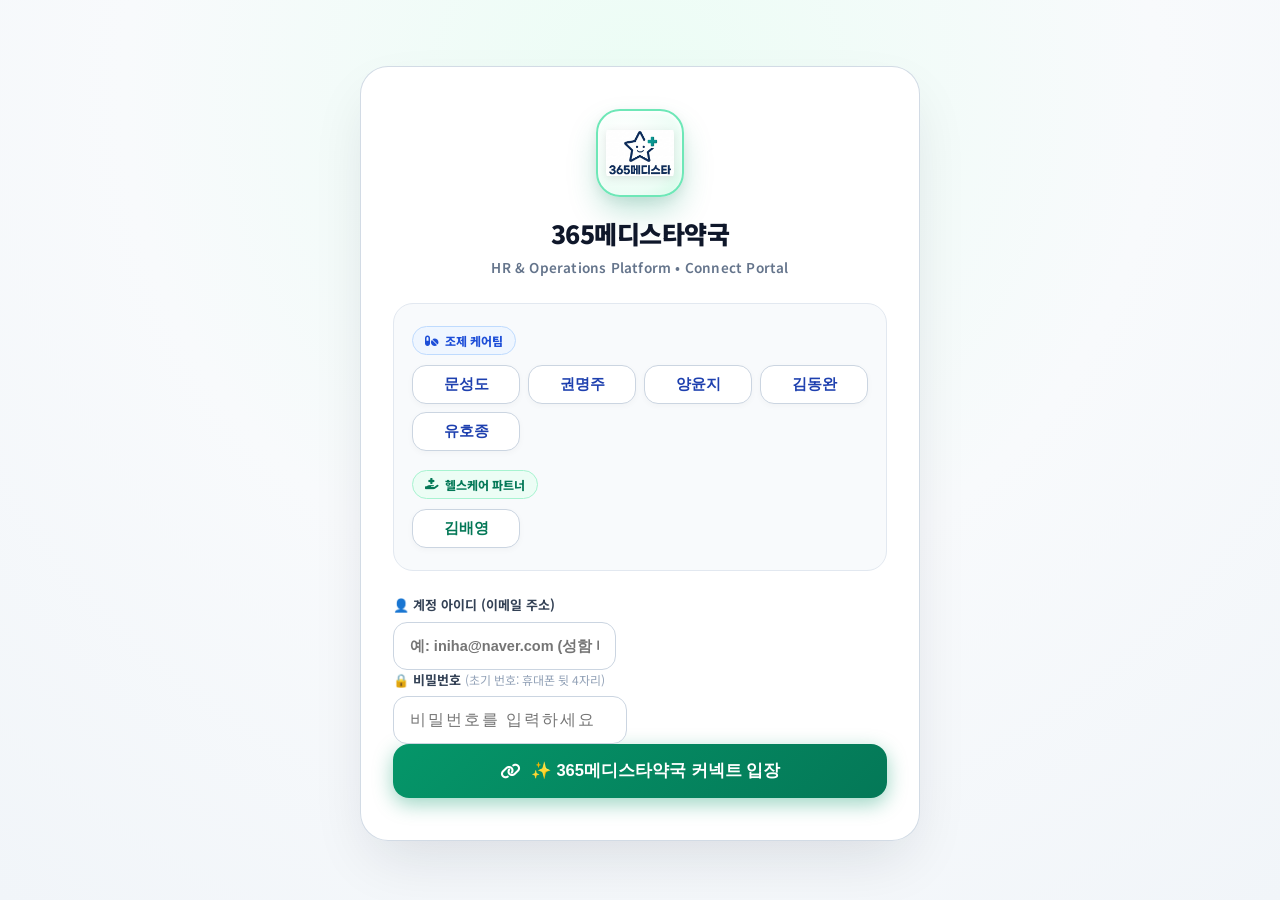
==== index.html @ 7ad10198 "Initial release: 365메디스타약국 HR/OPS 플랫폼 v7.001" ====
<!DOCTYPE html>
<html lang="ko">
<head>
  <meta charset="UTF-8">
  <meta http-equiv="Cache-Control" content="no-cache, no-store, must-revalidate, max-age=0">
  <meta http-equiv="Pragma" content="no-cache">
  <meta http-equiv="Expires" content="0">
  <meta name="viewport" content="width=device-width, initial-scale=1.0, maximum-scale=1.0, user-scalable=no">
  <title>365메디스타약국 HR/OPS 플랫폼 v7.0</title>
  <meta name="description" content="대한민국 365 연중무휴 365메디스타약국 전문 HR/OPS 플랫폼 - 월간 근로시간 분리집계, 근로기준법 제60조 연차대장, 취업규칙, 일반약/전문약 위치관리 및 직원할인구매대장">

  <!-- 파비콘 & 홈화면 아이콘 (iOS/Android PWA 지원 - 365메디스타약국 로고 고정) -->
  <link rel="manifest" href="manifest.json">
  <link rel="icon" type="image/jpeg" href="logo.jpg">
  <link rel="shortcut icon" type="image/jpeg" href="logo.jpg">
  <link rel="apple-touch-icon" href="logo.jpg">
  <link rel="apple-touch-icon-precomposed" href="logo.jpg">
  <link rel="apple-touch-icon" sizes="180x180" href="logo.jpg">
  <link rel="apple-touch-icon" sizes="152x152" href="logo.jpg">
  <link rel="apple-touch-icon" sizes="120x120" href="logo.jpg">
  <meta name="apple-mobile-web-app-capable" content="yes">
  <meta name="apple-mobile-web-app-status-bar-style" content="default">
  <meta name="apple-mobile-web-app-title" content="365메디스타약국">
  <meta name="mobile-web-app-capable" content="yes">
  <meta name="application-name" content="365메디스타약국">
  <meta name="theme-color" content="#059669">
  
  <!-- 카카오톡 / SNS 공유 미리보기 (OpenGraph) -->
  <meta property="og:type" content="website">
  <meta property="og:site_name" content="365메디스타약국">
  <meta property="og:locale" content="ko_KR">
  <meta property="og:title" content="🏥 365메디스타약국 HR/OPS 플랫폼">
  <meta property="og:description" content="365메디스타약국 전용 직원 플랫폼 · 일반약/전문약 위치관리 · 월간 근무 스케줄 · 연차대장 · 약국장 결재 · 직원할인구매대장 · 취업규칙 SOP">
  <meta property="og:image" content="logo.jpg">
  <meta property="og:image:width" content="512">
  <meta property="og:image:height" content="512">
  <meta property="og:image:alt" content="365메디스타약국 로고">
  <!-- Twitter Card (카카오채널 등 추가 호환) -->
  <meta name="twitter:card" content="summary">
  <meta name="twitter:title" content="🏥 365메디스타약국 HR/OPS 플랫폼">
  <meta name="twitter:description" content="365메디스타약국 전용 직원 플랫폼 · 약품위치 · 근무표 · 연차대장 · 결재">
  <meta name="twitter:image" content="logo.jpg">

  <!-- 카카오톡 인앱 브라우저 호환성 및 크롬/사파리 자동 외부 연결 스크립트 -->
  <script>
    (function fixKakaoInAppBrowser() {
      var ua = navigator.userAgent || navigator.vendor || window.opera;
      var isKakao = ua.indexOf('KAKAOTALK') > -1 || ua.indexOf('KakaoTalk') > -1;
      
      if (isKakao) {
        if (ua.indexOf('Android') > -1) {
          var targetUrl = location.href.replace(/^https?:\/\//i, '');
          location.href = 'intent://' + targetUrl + '#Intent;scheme=https;package=com.android.chrome;end';
        } else {
          document.addEventListener('DOMContentLoaded', function() {
            var notice = document.getElementById('kakao-ios-notice');
            if (notice) notice.style.display = 'block';
          });
        }
      }
    })();

    // ⚡ 안전 버전 관리 (무한 루프 방지 & 정상 배포 연동)
    (function safeVersionTracker() {
      try {
        var CURRENT_CLIENT_VERSION = "v7.001";
        localStorage.setItem('mds_client_version', CURRENT_CLIENT_VERSION);
      } catch(e) {}
    })();
  </script>

  <link rel="manifest" href="manifest.json">
  <link rel="stylesheet" href="styles.css?v=20261115_001">
  <!-- Tailwind CSS, Lucide Icons & Chart.js for Smart Ledger -->
  <script src="https://cdn.tailwindcss.com"></script>
  <script src="https://unpkg.com/lucide@latest"></script>
  <script src="https://cdn.jsdelivr.net/npm/chart.js"></script>
</head>
<body>

  <!-- 카카오톡 인앱 브라우저 아이폰 안내 상단 팁 바 -->
  <div id="kakao-ios-notice" style="display:none; background:#fef08a; color:#854d0e; padding:10px 16px; font-size:13px; font-weight:bold; border-bottom:1px solid #fde047; text-align:center; position:sticky; top:0; z-index:9999;">
    💡 카카오톡 접속 안내: 화면이 멈추거나 안 뜨시면 우측 상단 <strong>[...]</strong> 누른 후 <strong>'Safari로 열기'</strong> 또는 <strong>'다른 브라우저로 열기'</strong>를 누르세요!
  </div>

  <div class="app-container">

    <!-- 모바일 드로어 마스크 오버레이 -->
    <div class="drawer-overlay" id="drawer-overlay" onclick="App.closeDrawer()"></div>

    <!-- 1. 사이드 드로어 메뉴 (Side Drawer Navigation) -->
    <aside class="drawer-sidebar" id="app-drawer">
      <div class="drawer-brand">
        <div class="brand-icon">
          <img src="logo.jpg" alt="365메디스타약국 로고" class="brand-logo-img">
        </div>
        <div class="brand-title">
          <h1>365메디스타약국 <span id="app-version-badge" class="badge badge-success" style="font-size: 11px; padding: 2px 6px; vertical-align: middle;">v7.001</span></h1>
          <p>HR / OPS Platform</p>
        </div>
        <button class="drawer-close-mobile-btn" onclick="App.closeDrawer()">&times;</button>
      </div>

      <nav class="drawer-menu" id="drawer-menu-container">
        <!-- JS renderSidebarNavigation()으로 로그인 상태 및 개인별 권한에 따라 안전하게 동적 렌더링 -->
      </nav>

      <div class="drawer-footer">
        <div class="sheet-status-badge" onclick="App.openSheetModal()" style="cursor:pointer;" title="구글 스프레드시트 100% 양방향 실시간 동기화 설정">
          <span class="status-dot"></span>
          <span id="sheet-sync-status-text">📊 구글 시트 연동 설정</span>
        </div>
      </div>


      <!-- 개발자 서명 및 저작권 위변조 무단도용 방지 락 시스템 -->
      <div id="msd-copyright-guard" data-signature="MSD_2026_LEGAL_COPYRIGHT_LOCK_KEY" style="padding: 16px 20px; text-align: center; border-top: 1px solid #e2e8f0; background: #f8fafc; margin-top: auto;">
        <div id="msd-brand-text" style="font-size: 11.5px; color: #64748b; font-weight: 700; letter-spacing: 0.5px;">
          Crafted with 💊 by <strong id="msd-author" style="color: #0f172a; font-family: 'Outfit', sans-serif;">MSD</strong>
        </div>
        <div id="msd-rights-text" style="font-size: 10px; color: #94a3b8; margin-top: 4px;">
          ⓒ 2026 MSD. All rights reserved.
        </div>
      </div>
    </aside>

    <!-- 2. 메인 화면 영역 (Main Viewport) -->
    <div class="main-wrapper" id="main-wrapper">
      
      <!-- 상단 헤더 바 -->
      <header class="top-header">
        <div class="header-left">
          <button class="toggle-drawer-btn" onclick="App.toggleDrawer()" title="사이드 드로어 메뉴 열기/닫기">
            <i class="fas fa-bars"></i>
          </button>
          <img src="logo.jpg" alt="365메디스타약국 로고" class="header-logo-img">
          <div class="header-module-info">
            <strong id="active-module-title">📢 공지사항 & 업무 SOP</strong>
          </div>
        </div>

        <div class="header-right d-flex align-items-center gap-2" style="white-space:nowrap; flex-wrap:nowrap;">
          <div id="cloud-sync-badge">
            <span class="badge cloud-badge-connected" style="font-size:11.5px; padding:6px 12px; border-radius:20px; font-weight:700; display:inline-flex; align-items:center; gap:5px; background:linear-gradient(135deg, #10b981 0%, #059669 100%); color:#ffffff; box-shadow:0 2px 8px rgba(16,185,129,0.35); border:1px solid #059669;"><i class="fas fa-check-circle"></i> <span class="sync-badge-full-text">☁️ 실시간 클라우드 공유 연동 중</span><span class="sync-badge-short-text">☁️ 연동중</span></span>
          </div>

          <div id="user-profile-badge" class="d-flex align-items-center gap-2" style="white-space:nowrap; flex-wrap:nowrap;">
            <!-- JS 동적 생성 (로그인 상태에 따라 로그인/계정선택 또는 프로필+로그아웃+비번변경 렌더링) -->
          </div>

        

          <button class="header-btn" onclick="App.openGuide(true)" title="현재 탭 POP 사용설명서 보기" style="border-radius:10px; height:34px; padding:0 10px; display:inline-flex; justify-content:center; align-items:center; gap:5px; background:#fef08a; border:1.5px solid #eab308; box-shadow:0 2px 6px rgba(234,179,8,0.25); color:#0f172a; font-size:12px; font-weight:800; cursor:pointer; white-space:nowrap;">
            <i class="fas fa-book-open" style="color:#b45309;"></i> <span>설명서</span>
          </button>

          <button class="header-btn" onclick="App.toggleTheme()" title="다크/라이트 테마 전환" style="border-radius:50%; width:34px; height:34px; padding:0; display:inline-flex; justify-content:center; align-items:center; background:#ffffff; border:1px solid #cbd5e1; box-shadow:0 1px 3px rgba(0,0,0,0.05); color:#334155;">
            <i class="fas fa-moon" id="theme-toggle-icon"></i>
          </button>
        </div>
      </header>

      <!-- 📰 데일리 3초 브리핑 카드 뉴스 상단 위젯 마운트 컨테이너 -->
      <div id="daily-briefing-widget-mount" class="briefing-mount-container" style="padding:14px 20px 0 20px;"></div>

      <!-- 메인 동적 모듈 렌더링 컨테이너 -->
      <main class="module-content" id="module-content">
        <!-- JS로 동적 렌더링됨 -->
      </main>

    </div>



  </div>

  <!-- 전역 공통 모달 1: 직원/약국장 정보 등록 및 수정 모달 -->
  <div class="modal-overlay" id="global-emp-modal" style="display:none;">
    <div class="modal-card">
      <div class="modal-header">
        <h3 id="emp-modal-title">👤 직원/약국장 정보 수정</h3>
        <button class="close-btn" onclick="App.closeEmpModal()">&times;</button>
      </div>
      <div class="modal-body">
        <form id="emp-edit-form" onsubmit="App.saveEmpInfo(event)">
          <input type="hidden" id="emp-edit-id">
          <div class="form-row">
            <div class="form-group">
              <label>이름 (성함)</label>
              <input type="text" id="emp-edit-name" required placeholder="예: 김메가, 박약사...">
            </div>
            <div class="form-group">
              <label>직종 구분</label>
              <select id="emp-edit-role">
                <option value="약국장">약국장</option>
                <option value="근무약사">근무약사</option>
                <option value="일반직원">일반직원 (전산/조제보조)</option>
              </select>
            </div>
          </div>
          <div class="form-row">
            <div class="form-group">
              <label>상세 직무/담당</label>
              <input type="text" id="emp-edit-position" required placeholder="예: 대표약사, 조제팀장, 전산/청구">
            </div>
            <div class="form-group">
              <label>입사일</label>
              <input type="date" id="emp-edit-joindate" required>
            </div>
          </div>
          <div class="form-row">
            <div class="form-group">
              <label>약정 시급 (원)</label>
              <input type="number" id="emp-edit-rate" required placeholder="예: 35000">
            </div>
            <div class="form-group">
              <label>연락처</label>
              <input type="text" id="emp-edit-phone" placeholder="010-0000-0000">
            </div>
          </div>
          <div class="form-group">
            <label><i class="fas fa-sticky-note text-warning"></i> 약국장 참고사항 (특이사항 메모)</label>
            <textarea id="emp-edit-memo" rows="3" placeholder="근무 특이사항, 야간/주말 가능 여부, 수습기간, 참고용 메모를 자유롭게 기재하세요."></textarea>
          </div>
          <div class="modal-footer">
            <button type="button" class="btn btn-danger mr-auto" id="btn-delete-emp" onclick="App.deleteEmpInfo()" style="display:none;">
              <i class="fas fa-user-minus"></i> 직원 명단 삭제
            </button>
            <button type="button" class="btn btn-secondary" onclick="App.closeEmpModal()">취소</button>
            <button type="submit" class="btn btn-primary">저장하기</button>
          </div>
        </form>
      </div>
    </div>
  </div>

  <!-- 전역 공통 모달 2: 연차유급휴가 신청서 모달 -->
  <div class="modal-overlay" id="global-leave-modal" style="display:none;">
    <div class="modal-card">
      <div class="modal-header">
        <h3>🌴 연차유급휴가 신청서</h3>
        <button class="close-btn" onclick="App.closeLeaveModal()">&times;</button>
      </div>
      <div class="modal-body">
        <form id="leave-request-form" onsubmit="App.submitLeaveRequest(event)">
          <div class="form-group">
            <label>신청 직원 선택</label>
            <select id="leave-form-emp" required>
              <!-- JS 동적 생성 -->
            </select>
          </div>
          <div class="form-row">
            <div class="form-group">
              <label>휴가 종류</label>
              <select id="leave-form-type" onchange="App.updateDaysCount()">
                <option value="연차">전일 연차 (1.0일 차감)</option>
                <option value="오전반차">오전 반차 (0.5일 차감)</option>
                <option value="오후반차">오후 반차 (0.5일 차감)</option>
                <option value="경조사">경조사 휴가</option>
              </select>
            </div>
            <div class="form-group">
              <label>차감 연차 일수</label>
              <input type="number" id="leave-form-days" value="1.0" step="0.5" readonly>
            </div>
          </div>
          <div class="form-row">
            <div class="form-group">
              <label>시작일</label>
              <input type="date" id="leave-form-start" required value="2026-08-14" onchange="App.updateDaysCount()">
            </div>
            <div class="form-group">
              <label>종료일</label>
              <input type="date" id="leave-form-end" required value="2026-08-14" onchange="App.updateDaysCount()">
            </div>
          </div>
          <div class="form-group">
            <label>신청 사유</label>
            <textarea id="leave-form-reason" rows="3" required placeholder="연차 신청 사유를 기재하세요"></textarea>
          </div>
          <div class="modal-footer">
            <button type="button" class="btn btn-secondary" onclick="App.closeLeaveModal()">취소</button>
            <button type="submit" class="btn btn-primary">결재 신청서 제출</button>
          </div>
        </form>
      </div>
    </div>
  </div>

  <!-- 전역 공통 모달 3: 날짜 터치 상세 모달 -->
  <div class="modal-overlay" id="global-date-detail-modal" style="display:none;">
    <div class="modal-card modal-sm">
      <div class="modal-header">
        <h3 id="date-detail-title">📅 날짜별 연차 상세</h3>
        <button class="close-btn" onclick="App.closeDateDetailModal()">&times;</button>
      </div>
      <div class="modal-body" id="date-detail-content">
        <!-- 동적 렌더링 -->
      </div>
      <div class="modal-footer">
        <button type="button" class="btn btn-secondary" onclick="App.closeDateDetailModal()">닫기</button>
      </div>
    </div>
  </div>

  <!-- 전역 공통 모달 4: 원본 사진 대형 라이트박스 (Chrome Data URI 차단 100% 우회) -->
  <div class="modal-overlay" id="global-image-lightbox-modal" style="display:none; position:fixed; top:0; left:0; width:100%; height:100%; background:rgba(15,23,42,0.92); backdrop-filter:blur(8px); z-index:999999; justify-content:center; align-items:center; padding:16px;">
    <div class="modal-card shadow-2xl" style="background:#0f172a; border:1px solid #334155; border-radius:24px; max-width:90vw; width:480px; max-height:92vh; overflow:hidden; padding:20px; position:relative; box-sizing:border-box; display:flex; flex-direction:column; align-items:center; justify-content:space-between;">
      <button type="button" onclick="App.closeImageLightbox()" style="position:absolute; top:16px; right:16px; background:#334155; border:none; width:36px; height:36px; border-radius:50%; font-size:18px; color:#ffffff; cursor:pointer; display:flex; align-items:center; justify-content:center; z-index:10;"><i class="fas fa-times"></i></button>

      <div style="width:100%; text-align:left; border-bottom:1px solid #334155; padding-bottom:10px; margin-bottom:14px; padding-right:50px;">
        <h3 id="global-lightbox-title" style="font-size:15px; font-weight:800; color:#f8fafc; margin:0; display:flex; align-items:center; gap:6px;"><i class="fas fa-camera text-blue-400"></i> <span>사진 원본 크게보기</span></h3>
      </div>

      <div style="flex:1; width:100%; display:flex; align-items:center; justify-content:center; overflow:hidden; min-height:220px; padding:6px 0;">
        <img id="global-lightbox-img" src="" alt="사진 원본" style="max-width:100%; max-height:65vh; object-fit:contain; border-radius:14px; box-shadow:0 12px 30px rgba(0,0,0,0.6);" />
      </div>

      <div style="width:100%; display:flex; align-items:center; justify-content:space-between; border-top:1px solid #334155; pt:14px; margin-top:14px; gap:8px; flex-wrap:wrap;">
        <button type="button" id="global-lightbox-download-btn" class="btn btn-primary" style="padding:9px 16px; border-radius:12px; font-size:12.5px; font-weight:800; background:#2563eb; color:#fff; border:none; cursor:pointer; display:flex; align-items:center; gap:6px;">
          <i class="fas fa-download"></i> <span>💾 원본 사진 파일 저장</span>
        </button>
        <button type="button" onclick="App.closeImageLightbox()" class="btn btn-secondary" style="padding:9px 16px; border-radius:12px; font-size:12.5px; font-weight:700; background:#334155; color:#cbd5e1; border:none; cursor:pointer;">
          닫기 (✕)
        </button>
      </div>
    </div>
  </div>

  <!-- 전역 공통 모달 4: 구글 시트 연동 설정 모달 -->
  <div class="modal-overlay" id="sheet-modal" style="display:none;">
    <div class="modal-card">
      <div class="modal-header">
        <h3><i class="fas fa-table text-success"></i> 📊 구글 스프레드시트 연동 설정</h3>
        <button class="close-btn" onclick="App.closeSheetModal()">&times;</button>
      </div>
      <div class="modal-body">
        <div class="form-group">
          <label class="font-bold mb-2">연동 구글 스프레드시트 웹 주소 (URL)</label>
          <input type="url" id="sheet-url-input" class="form-control" 
                 value="https://docs.google.com/spreadsheets/d/16yVS9f9bQs9Z2S1k2McnxhHGb9QjQguPa93MxZvNtP0/edit?gid=0#gid=0"
                 placeholder="https://docs.google.com/spreadsheets/d/...">
        </div>
        <div class="notice-box bg-light border p-3 border-radius-md mb-3 text-sm" style="background:#f8fafc; border:1px solid #e2e8f0; border-radius:8px; padding:12px;">
          <p class="font-bold mb-1 text-primary"><i class="fas fa-info-circle"></i> 구글 시트 연동 방법 안내:</p>
          <ol class="pl-4 text-xs text-muted" style="line-height: 1.6; margin-left: 14px;">
            <li>약국장님의 구글 드라이브에서 스프레드시트를 만듭니다.</li>
            <li>브라우저 상단의 시트 URL 주소를 복사하여 위 입력창에 붙여넣습니다.</li>
            <li>아래 <strong>[ 🔄 시트 데이터 즉시 동기화 ]</strong> 버튼을 누르시면 1초만에 연동됩니다.</li>
          </ol>
        </div>
        <div class="form-group mb-3 pt-3" style="border-top:1px solid #e2e8f0;">
          <label class="font-bold mb-1 text-sm"><i class="fas fa-magic text-primary"></i> 100% 자동 연동용 구글 앱스 스크립트(GAS) 코드</label>
          <button type="button" class="btn btn-outline-primary w-100 font-bold py-2" onclick="App.copyGasScriptCode()">
            <i class="fas fa-code"></i> ⚡ 100% 자동 실시간 연동 스크립트 코드 복사
          </button>
        </div>
        <div class="modal-footer flex justify-between items-center" style="display:flex; justify-content:space-between; align-items:center;">
          <button type="button" class="btn btn-outline-secondary btn-sm" onclick="App.resetDefaultSheetUrl()">
            <i class="fas fa-undo"></i> 기본 샘플 시트 복원
          </button>
          <div class="flex gap-2">
            <button type="button" class="btn btn-secondary" onclick="App.closeSheetModal()">닫기</button>
            <button type="button" class="btn btn-success font-bold" onclick="App.saveSheetUrl()">
              <i class="fas fa-sync-alt"></i> 🔄 시트 데이터 즉시 동기화
            </button>
          </div>
        </div>
      </div>
    </div>
  </div>

  <!-- 전역 공통 모달 5: 직원 할인 구매 등록/수정 모달 (Global Discount Purchase Modal) -->
  <div class="modal-overlay" id="discount-modal" style="display:none;">
    <div class="modal-card">
      <div class="modal-header">
        <h3 id="discount-modal-title">🛍️ 직원 할인 구매 신청</h3>
        <button class="close-btn" onclick="DiscountPurchaseModule.closeModal()">&times;</button>
      </div>
      <div class="modal-body">
        <form id="discount-form" onsubmit="DiscountPurchaseModule.savePurchase(event)">
          <input type="hidden" id="disc-id">
          <div class="form-row">
            <div class="form-group">
              <label>구매 직원 선택</label>
              <select id="disc-emp" required>
                <!-- JS 동적 생성 -->
              </select>
            </div>
            <div class="form-group">
              <label>구매 일시</label>
              <input type="datetime-local" id="disc-datetime" required>
            </div>
          </div>
          <div class="form-group">
            <label>약품 / 물품명</label>
            <input type="text" id="disc-item" required placeholder="예: 유로펜정, 일동하이퍼비타민씨, 마데카솔분말">
          </div>
          <div class="form-row">
            <div class="form-group">
              <label>할인 단가 (원)</label>
              <input type="number" id="disc-price" required placeholder="1980" oninput="DiscountPurchaseModule.calcTotal()">
            </div>
            <div class="form-group">
              <label>수량</label>
              <input type="number" id="disc-qty" value="1" min="1" required oninput="DiscountPurchaseModule.calcTotal()">
            </div>
            <div class="form-group">
              <label>총 합계 금액 (원)</label>
              <input type="number" id="disc-total" readonly>
            </div>
          </div>
          <div class="modal-footer">
            <button type="button" class="btn btn-secondary" onclick="DiscountPurchaseModule.closeModal()">취소</button>
            <button type="submit" class="btn btn-primary">등록하기</button>
          </div>
        </form>
      </div>
    </div>
  </div>

  <!-- 1. 직원 개별 로그인 전용 모달 -->
  <div class="modal-overlay" id="login-modal" style="display:none; position:fixed; top:0; left:0; width:100%; height:100%; background:rgba(0,0,0,0.6); z-index:99999; justify-content:center; align-items:center;">
    <div class="modal-card" style="background:#fff; border-radius:18px; max-width:480px; width:92%; padding:28px; box-shadow:0 25px 50px -12px rgba(0,0,0,0.3); position:relative;">
      <button type="button" class="close-btn" onclick="App.closeLoginModal()" style="position:absolute; top:16px; right:20px; font-size:24px; background:none; border:none; color:#64748b; cursor:pointer;">&times;</button>
      <div class="text-center mb-4">
        <img src="logo.jpg" style="width:64px; height:64px; border-radius:50%; margin-bottom:10px; border:3px solid var(--primary-color);">
        <h3 style="font-size:20px; font-weight:bold; color:var(--text-main); margin-bottom:4px;">365메디스타약국 직원 로그인</h3>
        <p class="text-muted" style="font-size:13px; margin:0;">개인 계정 접속 및 본인 급여/업무 전용 서비스</p>
      </div>

      <div class="mb-4">
        <label class="form-label" style="font-size:13px; font-weight:bold; color:var(--primary-color);">⚡ 1초 빠른 선택 로그인 (이름 누르기)</label>
        <div class="d-flex flex-wrap gap-2" id="quick-login-buttons" style="display:flex; flex-wrap:wrap; gap:8px;">
          <button type="button" class="btn btn-sm btn-danger" onclick="App.quickSelectLogin('garuemma@naver.com')" style="border-radius:20px; font-size:13px; padding:6px 12px; font-weight:bold;">🏆 문성도 (약국장)</button>
          <button type="button" class="btn btn-sm btn-primary" onclick="App.quickSelectLogin('kmj6813@hanmail.net')" style="border-radius:20px; font-size:13px; padding:6px 12px;">👨‍⚕️ 권명주 (약사)</button>
          <button type="button" class="btn btn-sm btn-primary" onclick="App.quickSelectLogin('kan0@hanmail.net')" style="border-radius:20px; font-size:13px; padding:6px 12px;">👩‍⚕️ 간영자 (약사)</button>
          <button type="button" class="btn btn-sm btn-primary" onclick="App.quickSelectLogin('did3397@naver.com')" style="border-radius:20px; font-size:13px; padding:6px 12px;">👩‍⚕️ 양윤지 (약사)</button>
          <button type="button" class="btn btn-sm btn-primary" onclick="App.quickSelectLogin('kdw951212@naver.com')" style="border-radius:20px; font-size:13px; padding:6px 12px;">👨‍⚕️ 김동완 (약사)</button>
          <button type="button" class="btn btn-sm btn-primary" onclick="App.quickSelectLogin('yhj794@gmail.com')" style="border-radius:20px; font-size:13px; padding:6px 12px;">👨‍⚕️ 유호종 (약사)</button>
          <button type="button" class="btn btn-sm btn-outline-dark" onclick="App.quickSelectLogin('tptkd9@naver.com')" style="border-radius:20px; font-size:13px; padding:6px 12px;">👩‍💼 김배영 (직원)</button>
          <button type="button" class="btn btn-sm btn-outline-dark" onclick="App.quickSelectLogin('4867942@naver.com')" style="border-radius:20px; font-size:13px; padding:6px 12px;">👩‍💼 이정은 (직원)</button>
          <button type="button" class="btn btn-sm btn-outline-dark" onclick="App.quickSelectLogin('leesesd@naver.com')" style="border-radius:20px; font-size:13px; padding:6px 12px;">👩‍💼 이성은 (직원)</button>
          <button type="button" class="btn btn-sm btn-outline-dark" onclick="App.quickSelectLogin('hsboy07@naver.com')" style="border-radius:20px; font-size:13px; padding:6px 12px;">👨‍💼 최종현 (직원)</button>
        </div>
      </div>

      <hr class="my-3">

      <form onsubmit="App.handleLoginSubmit(event)">
        <div class="form-group mb-3">
          <label style="font-size:13px; font-weight:bold;">아이디 (ID)</label>
          <input type="text" id="login-username" class="form-control" placeholder="예: director, kwon, lee" required>
        </div>
        <div class="form-group mb-4">
          <label style="font-size:13px; font-weight:bold;">비밀번호 (Password)</label>
          <input type="password" id="login-passcode" class="form-control" placeholder="비밀번호 입력" required>
        </div>
        <button type="submit" class="btn btn-primary w-100 py-3 font-bold" style="border-radius:10px; font-size:16px;">
          <i class="fas fa-sign-in-alt"></i> 로그인하기
        </button>
      </form>
    </div>
  </div>

  <!-- 2. 비밀번호 10자리 자율 변경 모달 -->
  <div class="modal-overlay" id="change-password-modal" style="display:none; position:fixed; top:0; left:0; width:100%; height:100%; background:rgba(0,0,0,0.6); z-index:99999; justify-content:center; align-items:center;">
    <div class="modal-card" style="background:#fff; border-radius:18px; max-width:450px; width:92%; padding:24px; box-shadow:0 25px 50px -12px rgba(0,0,0,0.3);">
      <div class="d-flex justify-content-between align-items-center mb-3">
        <h3 style="font-size:18px; font-weight:bold; margin:0; color:var(--primary-color);"><i class="fas fa-key text-warning"></i> 비밀번호 자율 변경</h3>
        <button type="button" class="close-btn" onclick="App.closeChangePwModal()">&times;</button>
      </div>

      <div class="alert alert-info p-2 mb-3" style="font-size:12px; border-radius:8px;">
        🛡️ <strong>보안 검증 규칙:</strong> 최소 10자리 이상 (숫자 4개 이상 + 영문 4개 이상 + 특수기호 2개 이상)
      </div>

      <form onsubmit="App.handleChangePwSubmit(event)">
        <div class="form-group mb-2">
          <label style="font-size:13px; font-weight:bold;">현재 비밀번호</label>
          <input type="password" id="cpw-current" class="form-control" required placeholder="현재 비밀번호">
        </div>
        <div class="form-group mb-2">
          <label style="font-size:13px; font-weight:bold;">새 비밀번호 (10자리 이상 복합)</label>
          <input type="password" id="cpw-new" class="form-control" required placeholder="예: mega3679!!" oninput="App.checkPwRealtime()">
        </div>
        <div class="form-group mb-3">
          <label style="font-size:13px; font-weight:bold;">새 비밀번호 확인</label>
          <input type="password" id="cpw-confirm" class="form-control" required placeholder="새 비밀번호 다시 입력">
        </div>
        <div id="pw-realtime-msg" class="mb-3 p-2 text-center" style="font-size:12px; font-weight:bold; border-radius:6px; background:#f1f5f9; color:#64748b;">
          비밀번호를 입력해 주세요.
        </div>
        <div class="d-flex justify-content-end gap-2">
          <button type="button" class="btn btn-secondary" onclick="App.closeChangePwModal()">취소</button>
          <button type="submit" class="btn btn-success"><i class="fas fa-check"></i> 비밀번호 변경완료</button>
        </div>
      </form>
    </div>
  </div>

  <!-- 3. 약국장 전용 직원별 올인원 통합 관리 & 메뉴 탭 접근 권한 모달 -->
  <div class="modal-overlay" id="perm-modal" style="display:none; position:fixed; top:0; left:0; width:100%; height:100%; background:rgba(0,0,0,0.65); z-index:99999; justify-content:center; align-items:center;">
    <div class="modal-card" style="background:#fff; border-radius:20px; max-width:560px; width:94%; padding:26px; box-shadow:0 25px 50px -12px rgba(0,0,0,0.35); max-height:90vh; overflow-y:auto;">
      <div class="d-flex justify-content-between align-items-center mb-3">
        <h3 style="font-size:18px; font-weight:bold; margin:0; color:#1e40af;"><i class="fas fa-sliders-h"></i> ⚙️ 직원 통합 관리 & 메뉴 탭 권한 맞춤 설정</h3>
        <button type="button" class="close-btn" onclick="document.getElementById('perm-modal').style.display='none'" style="font-size:22px; background:none; border:none; color:#64748b; cursor:pointer;">&times;</button>
      </div>

      <form onsubmit="StaffDirectoryModule.saveStaffPermissions(event)">
        <input type="hidden" id="perm-emp-id">
        <div class="alert alert-primary p-3 mb-3" style="font-size:13px; border-radius:12px; background:#eff6ff; border:1px solid #bfdbfe; color:#1e40af;">
          <div class="d-flex justify-content-between align-items-center">
            <div>
              👤 <strong>대상 직원:</strong> <span id="perm-emp-name" style="font-size:15px; font-weight:800; color:#0f172a;">-</span>
            </div>
            <button type="button" class="btn btn-xs btn-outline-warning font-bold" onclick="StaffDirectoryModule.quickResetPasscodeInModal()" style="font-size:11.5px; padding:3px 8px; border-radius:8px;">
              <i class="fas fa-key"></i> 🔑 비번 리셋
            </button>
          </div>
        </div>

        <div class="mb-3">
          <label style="font-size:13.5px; font-weight:bold; color:#334155; margin-bottom:8px; display:block;">
            🔐 메뉴 탭 접근 권한 (체크 해제 시 직원의 사이드바에서 0.1초 즉시 숨겨짐)
          </label>
          <div class="perm-tabs-list p-3" style="max-height:280px; overflow-y:auto; background:#f8fafc; border-radius:12px; border:1px solid #e2e8f0;">
            <div class="form-check mb-2">
              <input class="form-check-input perm-tab-cb" type="checkbox" value="notices-module" id="ptab-notices">
              <label class="form-check-label font-bold" for="ptab-notices" style="font-size:13px;">📢 공지사항 & SOP</label>
            </div>
            <div class="form-check mb-2">
              <input class="form-check-input perm-tab-cb" type="checkbox" value="worklog-module" id="ptab-worklog">
              <label class="form-check-label font-bold" for="ptab-worklog" style="font-size:13px;">📝 약국 업무일지 & 인수인계</label>
            </div>
            <div class="form-check mb-2">
              <input class="form-check-input perm-tab-cb" type="checkbox" value="supplies-module" id="ptab-supplies">
              <label class="form-check-label font-bold" for="ptab-supplies" style="font-size:13px;">📦 약국 소모품 관리 & 신청</label>
            </div>
            <div class="form-check mb-2">
              <input class="form-check-input perm-tab-cb" type="checkbox" value="patient-orders-module" id="ptab-patient-orders">
              <label class="form-check-label font-bold" for="ptab-patient-orders" style="font-size:13px;">📋 환자 예약 주문 & 선결제 관리</label>
            </div>
            <div class="form-check mb-2">
              <input class="form-check-input perm-tab-cb" type="checkbox" value="medicine-location-module" id="ptab-medicine-location">
              <label class="form-check-label font-bold" for="ptab-medicine-location" style="font-size:13px;">💊 일반약 위치 관리</label>
            </div>
            <div class="form-check mb-2">
              <input class="form-check-input perm-tab-cb" type="checkbox" value="rx-medicine-location-module" id="ptab-rx-medicine-location">
              <label class="form-check-label font-bold" for="ptab-rx-medicine-location" style="font-size:13px;">💉 전문약(조제실) 위치 관리</label>
            </div>
            <div class="form-check mb-2">
              <input class="form-check-input perm-tab-cb" type="checkbox" value="pill-counter-module" id="ptab-pill-counter">
              <label class="form-check-label font-bold" for="ptab-pill-counter" style="font-size:13px;">🔢 스마트 알약 카운터 & 조제 검수기</label>
            </div>
            <div class="form-check mb-2">
              <input class="form-check-input perm-tab-cb" type="checkbox" value="pill-identifier-module" id="ptab-pill-identifier">
              <label class="form-check-label font-bold" for="ptab-pill-identifier" style="font-size:13px;">🔎 의약품 낱알 식별기 (식약처 API & AI)</label>
            </div>
            <div class="form-check mb-2">
              <input class="form-check-input perm-tab-cb" type="checkbox" value="pharmacy-exchange-module" id="ptab-pharmacy-exchange">
              <label class="form-check-label font-bold" for="ptab-pharmacy-exchange" style="font-size:13px;">🤝 인근약국 교품 & 불용재고 대장</label>
            </div>
            <div class="form-check mb-2">
              <input class="form-check-input perm-tab-cb" type="checkbox" value="expiry-returns-module" id="ptab-expiry-returns">
              <label class="form-check-label font-bold" for="ptab-expiry-returns" style="font-size:13px;">⏳ 유효기간 & 제약사 반품 대장</label>
            </div>
            <div class="form-check mb-2">
              <input class="form-check-input perm-tab-cb" type="checkbox" value="schedule-module" id="ptab-schedule">
              <label class="form-check-label font-bold" for="ptab-schedule" style="font-size:13px;">📅 월간 근무 스케줄 & 급여</label>
            </div>
            <div class="form-check mb-2">
              <input class="form-check-input perm-tab-cb" type="checkbox" value="annual-leave-module" id="ptab-annual-leave">
              <label class="form-check-label font-bold" for="ptab-annual-leave" style="font-size:13px;">🌴 연차대장 & 달력</label>
            </div>
            <div class="form-check mb-2">
              <input class="form-check-input perm-tab-cb" type="checkbox" value="discount-purchase-module" id="ptab-discount-purchase">
              <label class="form-check-label font-bold" for="ptab-discount-purchase" style="font-size:13px;">🛍️ 직원할인구매대장</label>
            </div>
            <div class="form-check mb-2">
              <input class="form-check-input perm-tab-cb" type="checkbox" value="emergency-contacts-module" id="ptab-emergency-contacts">
              <label class="form-check-label font-bold" for="ptab-emergency-contacts" style="font-size:13px;">☎️ 지원 연락망</label>
            </div>
            <div class="form-check mb-2">
              <input class="form-check-input perm-tab-cb" type="checkbox" value="rules-module" id="ptab-rules">
              <label class="form-check-label font-bold" for="ptab-rules" style="font-size:13px;">📜 취업규칙 & 복무규정</label>
            </div>
          </div>
        </div>

        <div class="d-flex justify-content-end gap-2 mt-4">
          <button type="button" class="btn btn-secondary" onclick="document.getElementById('perm-modal').style.display='none'">취소</button>
          <button type="submit" class="btn btn-primary"><i class="fas fa-save"></i> 설정 저장</button>
        </div>
      </form>
    </div>
  </div>

  <!-- 3-2. 세무사 PDF 급여명세서 업로드 모달 -->
  <div class="modal-overlay" id="paystub-upload-modal" style="display:none; position:fixed; top:0; left:0; width:100%; height:100%; background:rgba(0,0,0,0.65); z-index:999999; justify-content:center; align-items:center;">
    <div class="modal-card" style="background:#fff; border-radius:20px; max-width:680px; width:94%; padding:28px; box-shadow:0 25px 50px -12px rgba(0,0,0,0.3); position:relative; max-height:90vh; overflow-y:auto;">
      <button type="button" class="close-btn" onclick="document.getElementById('paystub-upload-modal').style.display='none'" style="position:absolute; top:20px; right:24px; font-size:24px; background:none; border:none; color:#64748b; cursor:pointer;">&times;</button>
      <div id="paystub-upload-modal-content">
        <!-- JS 동적 렌더링 -->
      </div>
    </div>
  </div>

  <!-- 4. 직원 개별 확정 급여명세서 전용 팝업 모달 -->
  <div class="modal-overlay" id="paystub-detail-modal" style="display:none; position:fixed; top:0; left:0; width:100%; height:100%; background:rgba(0,0,0,0.6); z-index:999999; justify-content:center; align-items:center;">
    <div class="modal-card" style="background:#fff; border-radius:20px; max-width:620px; width:94%; padding:28px; box-shadow:0 25px 50px -12px rgba(0,0,0,0.3); position:relative;">
      <button type="button" class="close-btn" onclick="document.getElementById('paystub-detail-modal').style.display='none'" style="position:absolute; top:20px; right:24px; font-size:24px; background:none; border:none; color:#64748b; cursor:pointer;">&times;</button>
      <div id="paystub-detail-modal-content">
        <!-- JS 동적 렌더링 -->
      </div>
    </div>
  </div>

  <!-- 5. 약국장 전용 세후 세무사통합명세서 등록 및 교부 팝업 모달 -->
  <div class="modal-overlay" id="director-tax-paystub-modal" style="display:none; position:fixed; top:0; left:0; width:100%; height:100%; background:rgba(0,0,0,0.7); z-index:9999999; justify-content:center; align-items:center;">
    <div class="modal-card" style="background:#ffffff; border-radius:20px; max-width:880px; width:95%; padding:30px; box-shadow:0 25px 50px -12px rgba(0,0,0,0.35); position:relative; max-height:90vh; overflow-y:auto;">
      <button type="button" class="close-btn" onclick="document.getElementById('director-tax-paystub-modal').style.display='none'" style="position:absolute; top:20px; right:24px; font-size:26px; background:none; border:none; color:#64748b; cursor:pointer;">&times;</button>
      <div id="director-tax-paystub-modal-content">
        <!-- JS 동적 렌더링 -->
      </div>
    </div>
  </div>

  <!-- 6. 약국장 전용 신규 직원 등록 팝업 모달 -->
  <div class="modal-overlay" id="new-emp-modal" style="display:none; position:fixed; top:0; left:0; width:100%; height:100%; background:rgba(0,0,0,0.65); z-index:999999; justify-content:center; align-items:center;">
    <div class="modal-card" style="background:#ffffff; border-radius:20px; max-width:620px; width:94%; padding:28px; box-shadow:0 25px 50px -12px rgba(0,0,0,0.3); position:relative; max-height:92vh; overflow-y:auto;">
      <button type="button" class="close-btn" onclick="document.getElementById('new-emp-modal').style.display='none'" style="position:absolute; top:20px; right:24px; font-size:24px; background:none; border:none; color:#64748b; cursor:pointer;">&times;</button>
      
      <div class="d-flex align-items-center gap-3 mb-4">
        <div style="width:44px; height:44px; border-radius:50%; background:#dbeafe; color:#2563eb; display:flex; justify-content:center; align-items:center; font-size:20px; font-weight:bold;">
          <i class="fas fa-user-plus"></i>
        </div>
        <div>
          <h3 style="font-size:20px; font-weight:bold; margin:0; color:#0f172a;">👥 신규 직원 계정 및 명부 등록</h3>
          <p class="text-muted mb-0" style="font-size:13px;">365메디스타약국 신규 직원 계정 생성 및 기본 정보를 등록합니다 (약국장 전용).</p>
        </div>
      </div>

      <form onsubmit="App.saveNewEmployee(event)">
        <div class="row g-3 mb-3">
          <div class="col-md-6">
            <label class="form-label font-bold" style="font-size:13px; color:#334155;">성명 (이름)</label>
            <input type="text" id="new-emp-name" class="form-control" placeholder="예: 홍길동" required style="border-radius:10px;">
          </div>
          <div class="col-md-6">
            <label class="form-label font-bold" style="font-size:13px; color:#334155;">구분 / 직무</label>
            <select id="new-emp-role" class="form-select" required style="border-radius:10px;">
              <option value="근무약사">💊 근무약사</option>
              <option value="일반직원" selected>💻 일반직원</option>
            </select>
          </div>
        </div>

        <div class="row g-3 mb-3">
          <div class="col-md-6">
            <label class="form-label font-bold" style="font-size:13px; color:#334155;">상세 직책</label>
            <input type="text" id="new-emp-position" class="form-control" placeholder="예: 조제팀장" required style="border-radius:10px;">
          </div>
          <div class="col-md-6">
            <label class="form-label font-bold" style="font-size:13px; color:#334155;">급여 / 시급 (원)</label>
            <input type="number" id="new-emp-salary" class="form-control" value="2717000" style="border-radius:10px;">
          </div>
        </div>

        <div class="row g-3 mb-3">
          <div class="col-md-6">
            <label class="form-label font-bold" style="font-size:13px; color:#334155;">로그인 아이디 (이메일)</label>
            <input type="text" id="new-emp-email" class="form-control" placeholder="예: hong@shinsegae.com" required style="border-radius:10px;">
          </div>
          <div class="col-md-6">
            <label class="form-label font-bold" style="font-size:13px; color:#334155;">휴대폰 연락처</label>
            <input type="text" id="new-emp-phone" class="form-control" placeholder="예: 010-1234-5678" required style="border-radius:10px;">
          </div>
        </div>

        <div class="row g-3 mb-3">
          <div class="col-md-6">
            <label class="form-label font-bold" style="font-size:13px; color:#334155;">입사 일자</label>
            <input type="date" id="new-emp-joindate" class="form-control" required style="border-radius:10px;">
          </div>
          <div class="col-md-6">
            <label class="form-label font-bold" style="font-size:13px; color:#334155;">초기 비밀번호</label>
            <input type="text" id="new-emp-passcode" class="form-control" value="1234" readonly style="border-radius:10px; background:#f1f5f9;">
          </div>
        </div>

        <div class="mb-4">
          <label class="form-label font-bold" style="font-size:13px; color:#334155;">약국장 참고 메모</label>
          <textarea id="new-emp-memo" class="form-control" rows="2" placeholder="직원 업무 분담 및 특이사항 메모..." style="border-radius:10px;"></textarea>
        </div>

        <div class="d-flex justify-content-end gap-2">
          <button type="button" class="btn btn-secondary" onclick="document.getElementById('new-emp-modal').style.display='none'">취소</button>
          <button type="submit" class="btn btn-primary font-bold"><i class="fas fa-save"></i> ➕ 신규 직원 등록 완료</button>
        </div>
      </form>
    </div>
  </div>

  <!-- JavaScript Scripts Loading -->
  <script src="https://cdnjs.cloudflare.com/ajax/libs/pdf.js/2.16.105/pdf.min.js"></script>
  <!-- Google Firebase Realtime Database SDK -->
  <script src="https://www.gstatic.com/firebasejs/8.10.1/firebase-app.js"></script>
  <script src="https://www.gstatic.com/firebasejs/8.10.1/firebase-database.js"></script>

  <script src="rules-data.js?v=20261115_001"></script>
  <script src="labor-calculator.js?v=20261115_001"></script>
  <script src="sheets-sync.js?v=20261115_003"></script>
  <script src="notices-module.js?v=20261115_001"></script>
  <script src="worklog-module.js?v=20261115_001"></script>
  <script src="supplies-module.js?v=20261115_001"></script>
  <script src="patient-orders-module.js?v=20261115_001"></script>
  <script src="otc-preset-db.js?v=20261115_001"></script>
  <script src="medicine-location-module.js?v=20261115_001"></script>
  <script src="rx-medicine-location-module.js?v=20261115_001"></script>
  <script src="pill-counter-module.js?v=20261115_001"></script>
  <script src="pill-identifier-module.js?v=20261115_001"></script>
  <script src="pharmacy-exchange-module.js?v=20261115_001"></script>
  <script src="expiry-returns-module.js?v=20261115_001"></script>
  <script src="schedule-module.js?v=20261115_001"></script>
  <script src="annual-leave-module.js?v=20261115_001"></script>
  <script src="staff-directory-module.js?v=20261115_001"></script>
  <script src="discount-purchase-module.js?v=20261115_001"></script>
  <script src="emergency-contacts-module.js?v=20261115_001"></script>
  <script src="smart-ledger-module.js?v=20261115_003"></script>
  <script src="building-rental-module.js?v=20261115_002"></script>
  <script src="approval-module.js?v=20261115_002"></script>
  <script src="rules-module.js?v=20261115_002"></script>
  <script src="daily-briefing-widget.js?v=20261115_002"></script>
  <script src="app.js?v=20261115_002"></script>

</body>
</html>
---- styles.css ----
/* ==========================================================================
   365메가스타약국 HR/OPS 플랫폼 메인 스타일시트 (365 Megastar Pharmacy Stylesheet)
   ========================================================================== */

@import url('https://cdn.jsdelivr.net/gh/orioncactus/pretendard@v1.3.9/dist/web/static/pretendard.min.css');
@import url('https://fonts.googleapis.com/css2?family=Outfit:wght@300;400;500;600;700;800&family=Noto+Sans+KR:wght@300;400;500;700;900&display=swap');
@import url('https://cdnjs.cloudflare.com/ajax/libs/font-awesome/6.4.0/css/all.min.css');

:root {
  /* Color Palette - 365 Megastar Pharmacy Premium Emerald & Navy Theme */
  --primary: #059669;
  --primary-hover: #047857;
  --primary-light: #ecfdf5;
  --primary-glow: rgba(16, 185, 129, 0.25);

  --secondary: #0f172a;
  --secondary-light: #1e293b;

  --accent-blue: #2563eb;
  --accent-purple: #7c3aed;
  --accent-amber: #d97706;
  --accent-rose: #e11d48;

  --bg-main: #f8fafc;
  --bg-card: #ffffff;
  --bg-sidebar: #0f172a;

  --text-main: #0f172a;
  --text-muted: #64748b;
  --text-light: #94a3b8;
  --text-white: #ffffff;

  --border-color: #e2e8f0;
  --border-radius-sm: 8px;
  --border-radius-md: 12px;
  --border-radius-lg: 20px;

  --shadow-sm: 0 1px 3px rgba(0, 0, 0, 0.05);
  --shadow-md: 0 4px 14px rgba(0, 0, 0, 0.07);
  --shadow-lg: 0 12px 32px rgba(0, 0, 0, 0.12);
  --shadow-glow: 0 0 20px rgba(16, 185, 129, 0.3);

  --transition-fast: all 0.2s cubic-bezier(0.4, 0, 0.2, 1);
  --transition-normal: all 0.3s cubic-bezier(0.4, 0, 0.2, 1);
}

*, *::before, *::after {
  box-sizing: border-box;
  margin: 0;
  padding: 0;
}

body {
  font-family: 'Pretendard', 'Noto Sans KR', 'Outfit', -apple-system, BlinkMacSystemFont, "Segoe UI", Roboto, sans-serif;
  background-color: var(--bg-main);
  color: var(--text-main);
  line-height: 1.6;
  overflow-x: hidden;
  word-break: keep-all;
  overflow-wrap: break-word;
  -webkit-tap-highlight-color: transparent;
  -webkit-font-smoothing: antialiased;
  -moz-osx-font-smoothing: grayscale;
}

.app-container {
  display: flex;
  min-height: 100vh;
  position: relative;
}

.drawer-overlay {
  display: none;
  position: fixed;
  top: 0; left: 0; right: 0; bottom: 0;
  background: rgba(15, 23, 42, 0.6);
  backdrop-filter: blur(2px);
  z-index: 95;
  transition: opacity 0.3s ease;
}

.drawer-overlay.active { display: block; }

.drawer-sidebar {
  width: 280px;
  background: var(--bg-sidebar);
  color: var(--text-white);
  display: flex;
  flex-direction: column;
  position: fixed;
  top: 0; bottom: 0; left: 0;
  z-index: 100;
  transition: transform 0.3s cubic-bezier(0.4, 0, 0.2, 1);
  box-shadow: 4px 0 24px rgba(0,0,0,0.15);
}

.drawer-sidebar:not(.open) { transform: translateX(-280px); }
.drawer-sidebar.open { transform: translateX(0); }

.drawer-brand {
  padding: 24px 20px;
  display: flex;
  align-items: center;
  gap: 14px;
  border-bottom: 1px solid rgba(255, 255, 255, 0.1);
  position: relative;
}

.drawer-close-mobile-btn { display: none; }

.brand-icon {
  width: 44px;
  height: 44px;
  background: #ffffff;
  border-radius: 12px;
  display: flex;
  align-items: center;
  justify-content: center;
  padding: 3px;
  box-shadow: var(--shadow-glow);
  overflow: hidden;
}

.brand-logo-img {
  width: 100%;
  height: 100%;
  object-fit: contain;
  border-radius: 8px;
}

.header-logo-img {
  height: 38px;
  width: 38px;
  object-fit: contain;
  border-radius: 10px;
  background: #ffffff;
  padding: 3px;
  border: 1.5px solid #cbd5e1;
  box-shadow: 0 1px 4px rgba(0, 0, 0, 0.08);
  flex-shrink: 0;
  display: block;
}

.brand-title h1 { font-size: 18px; font-weight: 700; letter-spacing: -0.5px; color: #fff; }
.brand-title p { font-size: 11px; color: #94a3b8; letter-spacing: 0.5px; }

.drawer-menu {
  padding: 16px 12px;
  flex: 1;
  display: flex;
  flex-direction: column;
  gap: 4px;
  overflow-y: auto;
}

.menu-item {
  display: flex;
  align-items: center;
  gap: 12px;
  padding: 12px 16px;
  border-radius: var(--border-radius-md);
  color: #94a3b8;
  text-decoration: none;
  font-size: 14px;
  font-weight: 500;
  transition: var(--transition-fast);
  cursor: pointer;
  border: none;
  background: transparent;
  width: 100%;
  text-align: left;
}

.menu-item i { font-size: 16px; width: 22px; text-align: center; }
.menu-item:hover { color: #fff; background: rgba(255, 255, 255, 0.06); }
.menu-item.active { color: #fff; background: linear-gradient(135deg, #059669, #10b981); box-shadow: var(--shadow-glow); }

/* 🔔 사이드바 스마트 실시간 알림 뱃지 (Floating Badge) */
.menu-icon-wrapper {
  position: relative;
  display: inline-flex;
  align-items: center;
  justify-content: center;
  width: 24px;
}

.menu-item-badge {
  position: absolute;
  top: -6px;
  right: -8px;
  min-width: 17px;
  height: 17px;
  padding: 0 4.5px;
  background: #ef4444;
  color: #ffffff;
  font-size: 9.5px;
  font-weight: 800;
  border-radius: 9px;
  display: inline-flex;
  align-items: center;
  justify-content: center;
  box-shadow: 0 2px 6px rgba(239, 68, 68, 0.55);
  border: 1.5px solid #0f172a;
  line-height: 1;
  letter-spacing: -0.2px;
  animation: pulseBadge 2.4s infinite ease-in-out;
}

.menu-item-badge.badge-amber {
  background: #f59e0b;
  box-shadow: 0 2px 6px rgba(245, 158, 11, 0.55);
}

@keyframes pulseBadge {
  0%, 100% { transform: scale(1); }
  50% { transform: scale(1.08); }
}

.drawer-footer {
  padding: 16px 20px;
  border-top: 1px solid rgba(255, 255, 255, 0.1);
  font-size: 12px;
  color: #64748b;
}

.sheet-status-badge {
  display: flex;
  align-items: center;
  gap: 8px;
  padding: 10px 12px;
  background: rgba(16, 185, 129, 0.1);
  border: 1px solid rgba(16, 185, 129, 0.3);
  border-radius: var(--border-radius-sm);
  color: #34d399;
  font-size: 12px;
  font-weight: 500;
}

.status-dot {
  width: 8px; height: 8px; background-color: #34d399; border-radius: 50%; box-shadow: 0 0 8px #34d399;
}

.main-wrapper {
  flex: 1;
  margin-left: 280px;
  transition: margin-left 0.3s ease;
  display: flex;
  flex-direction: column;
  min-width: 0;
}

.main-wrapper.full-width { 
  margin-left: 0 !important; 
  width: 100% !important; 
  background: radial-gradient(circle at 50% 10%, #ecfdf5 0%, #f8fafc 50%, #f1f5f9 100%);
  min-height: 100vh;
}

.gw-emp-btn {
  transition: all 0.2s cubic-bezier(0.16, 1, 0.3, 1) !important;
}
.gw-emp-btn:hover {
  transform: translateY(-2px);
  box-shadow: 0 4px 12px rgba(15, 23, 42, 0.08) !important;
}
.gw-emp-btn:active {
  transform: scale(0.96) !important;
}

.top-header {
  height: 70px;
  background: rgba(255, 255, 255, 0.95);
  backdrop-filter: blur(10px);
  border-bottom: 1px solid var(--border-color);
  padding: 0 24px;
  display: flex;
  align-items: center;
  justify-content: space-between;
  position: sticky;
  top: 0;
  z-index: 90;
  box-shadow: var(--shadow-sm);
}

.header-left {
  display: flex;
  align-items: center;
  gap: 12px;
  min-width: 0;
}

.toggle-drawer-btn {
  background: #f1f5f9;
  border: 1.5px solid #cbd5e1;
  font-size: 18px;
  color: #0f172a;
  cursor: pointer;
  width: 38px;
  height: 38px;
  display: inline-flex;
  align-items: center;
  justify-content: center;
  border-radius: 10px;
  box-shadow: 0 1px 4px rgba(0, 0, 0, 0.08);
  transition: all 0.2s ease;
  flex-shrink: 0;
  padding: 0;
}
.toggle-drawer-btn:hover {
  background: #e2e8f0;
  border-color: #94a3b8;
}
.toggle-drawer-btn:active {
  background: #cbd5e1;
  transform: scale(0.94);
}
.header-right { display: flex; align-items: center; gap: 12px; }
.header-btn { display: flex; align-items: center; gap: 8px; padding: 8px 14px; background: var(--bg-main); border: 1px solid var(--border-color); border-radius: var(--border-radius-md); color: var(--text-main); font-size: 13px; font-weight: 500; cursor: pointer; }

.sync-badge-short-text { display: none !important; }
.sync-badge-full-text { display: inline !important; }
.hide-on-mobile { display: inline-flex; }

.module-content { padding: 28px; flex: 1; }



/* ==========================================================================
   Executive KPI Summary Card Design System (Refined Executive Style)
   ========================================================================== */
.kpi-summary-card {
  background: var(--bg-card, #ffffff);
  border: 1.5px solid var(--border-color, #e2e8f0);
  border-radius: 16px;
  padding: 18px 20px;
  display: flex;
  flex-direction: column;
  justify-content: space-between;
  height: 100%;
  box-shadow: 0 4px 16px rgba(15, 23, 42, 0.04);
  transition: transform 0.2s cubic-bezier(0.4, 0, 0.2, 1), box-shadow 0.2s cubic-bezier(0.4, 0, 0.2, 1), border-color 0.2s ease;
}

.kpi-summary-card:hover {
  transform: translateY(-2px);
  box-shadow: 0 8px 24px rgba(15, 23, 42, 0.08);
  border-color: #cbd5e1;
}

.kpi-header-row {
  display: flex;
  align-items: center;
  justify-content: space-between;
  margin-bottom: 12px;
}

.kpi-title-text {
  font-size: 13px;
  font-weight: 700;
  color: #64748b;
  letter-spacing: -0.3px;
}

.kpi-icon-avatar {
  width: 42px;
  height: 42px;
  border-radius: 12px;
  display: flex;
  align-items: center;
  justify-content: center;
  font-size: 18px;
  flex-shrink: 0;
}

.kpi-number-display {
  font-size: 24px;
  font-weight: 800;
  font-family: 'Outfit', 'Pretendard', sans-serif;
  letter-spacing: -0.5px;
  line-height: 1.2;
  margin-bottom: 8px;
}

.kpi-subtitle-text {
  font-size: 12px;
  color: #64748b;
  font-weight: 500;
  line-height: 1.35;
  word-break: keep-all;
}

/* Color Avatar Themes */
.kpi-avatar-blue { background: #eff6ff; color: #2563eb; }
.kpi-avatar-red { background: #fef2f2; color: #dc2626; }
.kpi-avatar-emerald { background: #f0fdf4; color: #16a34a; }
.kpi-avatar-amber { background: #fff7ed; color: #ea580c; }
.kpi-avatar-purple { background: #faf5ff; color: #9333ea; }

body[data-theme="dark"] .kpi-summary-card {
  background-color: #151e38 !important;
  border-color: #334155 !important;
  box-shadow: 0 4px 16px rgba(0, 0, 0, 0.3) !important;
}

body[data-theme="dark"] .kpi-title-text,
body[data-theme="dark"] .kpi-subtitle-text {
  color: #94a3b8 !important;
}

body[data-theme="dark"] .kpi-number-display {
  color: #f8fafc !important;
}

body[data-theme="dark"] .kpi-avatar-blue { background: rgba(37, 99, 235, 0.2) !important; color: #60a5fa !important; }
body[data-theme="dark"] .kpi-avatar-red { background: rgba(220, 38, 38, 0.2) !important; color: #f87171 !important; }
body[data-theme="dark"] .kpi-avatar-emerald { background: rgba(22, 163, 74, 0.2) !important; color: #4ade80 !important; }
body[data-theme="dark"] .kpi-avatar-amber { background: rgba(234, 88, 12, 0.2) !important; color: #fb923c !important; }
body[data-theme="dark"] .kpi-avatar-purple { background: rgba(147, 51, 234, 0.2) !important; color: #c084fc !important; }

/* 럭셔리 요약 스탯 카드 GRID */
.stats-overview-grid {
  display: grid;
  grid-template-columns: repeat(auto-fill, minmax(220px, 1fr));
  gap: 16px;
}

.stat-card {
  background: #ffffff;
  border: 1px solid var(--border-color);
  border-radius: var(--border-radius-md);
  padding: 18px 20px;
  display: flex;
  align-items: center;
  gap: 16px;
  box-shadow: var(--shadow-sm);
  transition: var(--transition-fast);
}

.stat-card:hover {
  transform: translateY(-2px);
  box-shadow: var(--shadow-md);
  border-color: var(--primary-hover);
}

.stat-icon {
  width: 48px;
  height: 48px;
  border-radius: 14px;
  display: flex;
  align-items: center;
  justify-content: center;
  font-size: 20px;
  flex-shrink: 0;
}

.bg-emerald-light { background: #d1fae5; }
.text-emerald { color: #059669; }

.bg-blue-light { background: #dbeafe; }
.text-blue { color: #2563eb; }

.bg-purple-light { background: #f3e8ff; }
.text-purple { color: #7c3aed; }

.bg-amber-light { background: #fef3c7; }
.text-amber { color: #d97706; }

.stat-info { display: flex; flex-direction: column; }
.stat-label { font-size: 12.5px; font-weight: 600; color: var(--text-muted); margin-bottom: 2px; }
.stat-value { font-size: 22px; font-weight: 800; color: var(--text-main); line-height: 1.2; }
.stat-value small { font-size: 13px; font-weight: 600; }

/* 법률 안내 럭셔리 배너 */
.labor-law-banner {
  background: linear-gradient(135deg, #ffffff 0%, #ecfdf5 100%);
  border: 1px solid #a7f3d0;
  border-radius: var(--border-radius-md);
  padding: 20px 24px;
  display: flex;
  align-items: flex-start;
  gap: 16px;
  box-shadow: var(--shadow-sm);
}

.law-icon {
  width: 44px;
  height: 44px;
  background: #059669;
  color: #ffffff;
  border-radius: 12px;
  display: flex;
  align-items: center;
  justify-content: center;
  font-size: 20px;
  flex-shrink: 0;
  box-shadow: 0 4px 12px rgba(5, 150, 105, 0.25);
}

.law-text strong {
  font-size: 15px;
  color: #065f46;
  display: block;
  margin-bottom: 8px;
}

.law-text ul {
  list-style: none;
  display: flex;
  flex-direction: column;
  gap: 6px;
}

.law-text li {
  font-size: 13px;
  color: #047857;
  position: relative;
  padding-left: 14px;
  line-height: 1.5;
}

.law-text li::before {
  content: "•";
  position: absolute;
  left: 0;
  color: #059669;
  font-weight: bold;
}

/* 데이터 테이블 프리미엄 규격 */
.card-section {
  background: #ffffff;
  border: 1px solid var(--border-color);
  border-radius: var(--border-radius-md);
  padding: 22px;
  box-shadow: var(--shadow-sm);
}

.section-title-bar {
  display: flex;
  justify-content: space-between;
  align-items: center;
  margin-bottom: 16px;
  flex-wrap: wrap;
  gap: 10px;
}

.section-title-bar h3 {
  font-size: 17px;
  font-weight: 800;
  color: var(--text-main);
  display: flex;
  align-items: center;
  gap: 8px;
}

.table-responsive {
  width: 100%;
  overflow-x: auto;
  -webkit-overflow-scrolling: touch;
  border-radius: var(--border-radius-sm);
  border: 1px solid var(--border-color);
  background: #ffffff;
}

.data-table {
  width: 100%;
  border-collapse: collapse;
  font-size: 13.5px;
  text-align: left;
}

.data-table th {
  background: #f8fafc;
  color: #475569;
  font-size: 12.5px;
  font-weight: 700;
  padding: 14px 16px;
  border-bottom: 2px solid var(--border-color);
  white-space: nowrap;
}

.data-table td {
  padding: 14px 16px;
  border-bottom: 1px solid #f1f5f9;
  color: var(--text-main);
  vertical-align: middle;
  white-space: nowrap;
}

.data-table tbody tr {
  transition: var(--transition-fast);
}

.data-table tbody tr:hover {
  background-color: #f8fafc;
}

.data-table tbody tr:last-child td {
  border-bottom: none;
}

.text-mono { font-family: 'Outfit', monospace; font-size: 13px; color: #475569; }
.fs-15 { font-size: 15px !important; }

/* 수치 입력 상자 화살표 제거 및 가독성 핏 (No Spin Buttons) */
.no-spin-input::-webkit-outer-spin-button,
.no-spin-input::-webkit-inner-spin-button {
  -webkit-appearance: none !important;
  appearance: none !important;
  margin: 0 !important;
}
.no-spin-input {
  -webkit-appearance: none !important;
  -moz-appearance: textfield !important;
  appearance: none !important;
  box-sizing: border-box !important;
}

.btn {
  display: inline-flex; align-items: center; justify-content: center; gap: 8px; padding: 10px 18px; border-radius: var(--border-radius-md); font-size: 14px; font-weight: 600; cursor: pointer; border: none; outline: none; transition: var(--transition-fast);
}
.btn-primary { background: linear-gradient(135deg, var(--primary), var(--primary-hover)); color: #fff; box-shadow: 0 4px 14px rgba(5, 150, 105, 0.3); }
.btn-primary:hover { transform: translateY(-1px); box-shadow: 0 6px 18px rgba(5, 150, 105, 0.4); }
.btn-secondary { background: #e2e8f0; color: #334155; }
.btn-outline { background: transparent; border: 1px solid var(--border-color); color: var(--text-main); }
.btn-outline:hover { background: #f8fafc; border-color: #cbd5e1; }
.btn-danger { background: #ef4444; color: #fff; }
.btn-success { background: #10b981; color: #fff; }
.btn-sm { padding: 6px 12px; font-size: 12px; }

/* Badges */
.badge { display: inline-flex; align-items: center; gap: 6px; padding: 4px 10px; border-radius: 20px; font-size: 12px; font-weight: 600; }
.bg-success { background: linear-gradient(135deg, #10b981 0%, #059669 100%) !important; color: #ffffff !important; }
.bg-secondary { background: #64748b !important; color: #ffffff !important; }
.cloud-badge-connected {
  background: linear-gradient(135deg, #10b981 0%, #059669 100%) !important;
  color: #ffffff !important;
  box-shadow: 0 2px 8px rgba(16, 185, 129, 0.35);
  border: 1px solid #059669;
}
.cloud-badge-syncing {
  background: #f1f5f9 !important;
  color: #64748b !important;
  border: 1px solid #cbd5e1;
}

.sync-badge-short-text { display: none; }
.sync-badge-full-text { display: inline; }

@media (max-width: 680px) {
  .sync-badge-full-text { display: none; }
  .sync-badge-short-text { display: inline; }
}

.badge-pharmacist { background: #dcfce7; color: #15803d; }
.badge-staff { background: #f1f5f9; color: #475569; }
.badge-primary { background: #d1fae5; color: #047857; }
.badge-category { background: #e0f2fe; color: #0284c7; }
.badge-success { background: linear-gradient(135deg, #10b981 0%, #059669 100%) !important; color: #ffffff !important; }
.badge-danger { background: #fee2e2; color: #b91c1c; }
.badge-warning { background: #fef3c7; color: #b45309; }
.emp-role-badge { display: inline-flex; align-items: center; padding: 3px 8px; border-radius: 12px; font-size: 11.5px; font-weight: 700; }

.clickable-lock { cursor: pointer; transition: transform 0.1s ease; }
.clickable-lock:hover { transform: scale(1.05); }

/* 월간 근무표 헤더 & 달력 */
.schedule-top-bar { display: flex; align-items: center; justify-content: space-between; flex-wrap: wrap; gap: 16px; }
.schedule-top-bar h2 { font-size: 24px; font-weight: 800; letter-spacing: -0.5px; }

.role-filter-toggle { display: inline-flex; background: #e2e8f0; padding: 4px; border-radius: 30px; }
.filter-btn { padding: 6px 18px; border: none; border-radius: 20px; font-size: 13px; font-weight: 700; color: #64748b; background: transparent; cursor: pointer; }
.filter-btn.active { background: #ffffff; color: var(--primary); box-shadow: var(--shadow-sm); }

.schedule-nav-bar { display: flex; align-items: center; justify-content: space-between; background: var(--bg-card); border: 1px solid var(--border-color); padding: 14px 22px; border-radius: var(--border-radius-md); flex-wrap: wrap; gap: 12px; box-shadow: var(--shadow-sm); }
.snav-left { display: flex; align-items: center; gap: 10px; }
.snav-month-title { font-size: 20px; font-weight: 800; }

.alert-banner-security {
  background: #fffbeb; border: 1px solid #fde68a; color: #92400e; padding: 14px 20px; border-radius: var(--border-radius-md); display: flex; align-items: center; justify-content: space-between; gap: 12px; font-size: 13px; box-shadow: var(--shadow-sm);
}

.roster-image1-calendar {
  display: grid; grid-template-columns: repeat(7, 1fr); gap: 1px; background: var(--border-color); min-width: 760px; border-radius: var(--border-radius-md); overflow: hidden;
}

.img1-cal-header { background: #ffffff; padding: 12px 4px; text-align: center; font-weight: 800; font-size: 14px; border-bottom: 2px solid var(--border-color); }
.img1-cal-cell { background: #ffffff; min-height: 125px; padding: 10px 8px; display: flex; flex-direction: column; justify-content: space-between; border-right: 1px solid #f1f5f9; border-bottom: 1px solid #f1f5f9; }
.img1-cal-cell.is-holiday-cell { background: #fafafa; }

.img1-day-top { display: flex; justify-content: space-between; align-items: center; margin-bottom: 6px; }
.img1-day-num { font-weight: 800; font-size: 14px; }
.img1-holiday-tag { font-size: 10px; color: #ef4444; font-weight: 700; background: #fee2e2; padding: 1px 5px; border-radius: 4px; }

.img1-staff-badge-stack { display: flex; flex-direction: column; gap: 4px; flex: 1; }

.img1-staff-pill {
  padding: 5px 8px; border-radius: 6px; font-size: 11.5px; font-weight: 700; color: #ffffff; text-align: center; cursor: pointer; box-shadow: 0 1px 3px rgba(0,0,0,0.12); white-space: nowrap; overflow: hidden; text-overflow: ellipsis; transition: transform 0.15s ease; display: flex; align-items: center; justify-content: center; gap: 4px;
}
.img1-staff-pill:hover { transform: translateY(-1px) scale(1.02); }

.pill-name { font-weight: 700; }
.pill-time-tag { font-size: 10.5px; font-weight: 600; opacity: 0.92; font-family: 'Outfit', sans-serif; }

.badge-black { background: #111827; color: #ffffff; }
.badge-blue { background: #2563eb; color: #ffffff; }
.badge-orange { background: #ea580c; color: #ffffff; }
.badge-purple { background: #7c3aed; color: #ffffff; }
.badge-teal { background: #0891b2; color: #ffffff; }
.badge-red { background: #dc2626; color: #ffffff; }
.badge-green { background: #16a34a; color: #ffffff; }
.badge-gold { background: #d97706; color: #ffffff; }
.badge-pink { background: #db2777; color: #ffffff; }
.badge-indigo { background: #4f46e5; color: #ffffff; }
.badge-off { background: #f1f5f9; color: #94a3b8; border: 1px dashed #cbd5e1; box-shadow: none; }
.badge-off .pill-time-tag { color: #64748b; font-weight: 700; }

.flex-wrap-gap { display: flex; align-items: center; gap: 8px; flex-wrap: wrap; }

.img1-add-btn { text-align: center; font-size: 12px; color: #cbd5e1; cursor: pointer; padding: 3px 0; font-weight: 700; margin-top: 4px; }
.img1-add-btn:hover { color: var(--primary); }

.shift-preset-grid { display: grid; grid-template-columns: repeat(2, 1fr); gap: 8px; margin-top: 6px; }
.labor-notice-box { background: #ecfdf5; border: 1px solid #a7f3d0; border-radius: var(--border-radius-sm); padding: 10px 14px; font-size: 12px; color: #065f46; }

.team-schedule-approval-box { display: grid; grid-template-columns: repeat(auto-fit, minmax(280px, 1fr)); gap: 16px; }
.tsa-card { background: #ffffff; border: 1.5px solid #cbd5e1; border-radius: 16px; padding: 18px 20px; box-shadow: 0 4px 16px rgba(15, 23, 42, 0.04); transition: all 0.2s ease; }
.tsa-card:hover { transform: translateY(-2px); box-shadow: 0 8px 24px rgba(15, 23, 42, 0.07); }
.tsa-header { display: flex; justify-content: space-between; align-items: center; margin-bottom: 10px; padding-bottom: 8px; border-bottom: 1px solid #f1f5f9; }
.tsa-title { font-size: 15px; color: #0f172a; }
.tsa-desc { font-size: 13px; color: #64748b; line-height: 1.5; margin-bottom: 8px; }
.tsa-approved { border-left: 5px solid #10b981; background: linear-gradient(135deg, #ffffff 0%, #f0fdf4 100%); }
.tsa-submitted { border-left: 5px solid #2563eb; background: linear-gradient(135deg, #ffffff 0%, #eff6ff 100%); }
.tsa-draft { border-left: 5px solid #64748b; background: linear-gradient(135deg, #ffffff 0%, #f8fafc 100%); }

.director-confirm-banner { background: linear-gradient(135deg, #0f172a 0%, #1e293b 100%); border: 1px solid #334155; border-radius: 18px; padding: 20px 24px; display: flex; justify-content: space-between; align-items: center; gap: 16px; flex-wrap: wrap; box-shadow: 0 10px 25px -5px rgba(15, 23, 42, 0.25); }
.dc-title { display: flex; align-items: center; gap: 10px; }

.team-approval-grid { display: grid; grid-template-columns: repeat(3, 1fr); gap: 16px; margin-top: 10px; }
@media (max-width: 900px) { .team-approval-grid { grid-template-columns: 1fr; gap: 12px; } }
.ta-card { background: #ffffff; border: 1px solid var(--border-color); border-radius: var(--border-radius-md); padding: 16px; box-shadow: var(--shadow-sm); display: flex; flex-direction: column; justify-content: space-between; }
.ta-header { display: flex; justify-content: space-between; align-items: center; margin-bottom: 8px; }
.ta-title { font-size: 14px; }
.ta-desc { font-size: 12.5px; color: var(--text-muted); line-height: 1.4; margin-bottom: 14px; }
.ta-pharm { border-top: 4px solid var(--primary); }
.ta-staff { border-top: 4px solid #0284c7; }
.ta-total { border-top: 4px solid #d97706; background: #fffbeb; }

.bulk-action-group { display: flex; align-items: center; gap: 8px; flex-wrap: wrap; }

/* 연차 대장 전용 달력 스타일 */
.calendar-scroll-wrapper {
  overflow-x: auto;
  -webkit-overflow-scrolling: touch;
  border-radius: var(--border-radius-md);
  border: 1px solid var(--border-color);
  background: var(--bg-card);
}

.leave-calendar-grid {
  display: grid;
  grid-template-columns: repeat(7, 1fr);
  gap: 1px;
  background: var(--border-color);
  min-width: 580px;
  border-radius: var(--border-radius-md);
  overflow: hidden;
}

.cal-day-header {
  background: #ffffff;
  padding: 12px 4px;
  text-align: center;
  font-weight: 800;
  font-size: 14px;
  border-bottom: 2px solid var(--border-color);
}

.cal-day-cell {
  background: #ffffff;
  min-height: 105px;
  padding: 10px 8px;
  display: flex;
  flex-direction: column;
  justify-content: space-between;
  border-right: 1px solid #f1f5f9;
  border-bottom: 1px solid #f1f5f9;
  cursor: pointer;
}

.cal-day-cell:hover {
  background: #f8fafc;
}

.cal-weekend-cell {
  background: #fafafa;
}

.cal-day-top {
  display: flex;
  justify-content: space-between;
  align-items: center;
  margin-bottom: 6px;
}

.cal-day-number {
  font-weight: 800;
  font-size: 14px;
}

.cal-holiday-tag {
  font-size: 10px;
  color: #ef4444;
  font-weight: 700;
  background: #fee2e2;
  padding: 1px 5px;
  border-radius: 4px;
}

.cal-leave-items {
  display: flex;
  flex-direction: column;
  gap: 4px;
  flex: 1;
}

.cal-leave-badge {
  display: flex;
  align-items: center;
  gap: 6px;
  padding: 4px 8px;
  border-radius: 6px;
  font-size: 11.5px;
  font-weight: 700;
}

.leave-approved {
  background: #dcfce7;
  color: #15803d;
}

.leave-pending {
  background: #fef3c7;
  color: #b45309;
}

.badge-status-dot {
  width: 6px;
  height: 6px;
  border-radius: 50%;
}

.dot-approved { background: #16a34a; }
.dot-pending { background: #d97706; }

.leave-emp-name { font-weight: 700; }
.leave-type-mini { font-size: 10px; opacity: 0.85; }

.mobile-scroll-hint {
  font-size: 12px;
  color: var(--primary);
  background: var(--primary-light);
  padding: 10px 14px;
  border-radius: var(--border-radius-sm);
  margin-bottom: 14px;
  display: flex;
  align-items: center;
  gap: 8px;
}

/* 취업규칙 전문 고급 스타일 (Employment Regulations Ultra-Premium Styling) */
.rules-highlights-grid {
  display: grid;
  grid-template-columns: repeat(auto-fill, minmax(240px, 1fr));
  gap: 16px;
  margin-bottom: 24px;
}

.highlight-box {
  background: linear-gradient(135deg, #ffffff 0%, #f8fafc 100%);
  border: 1px solid var(--border-color);
  border-radius: var(--border-radius-md);
  padding: 18px 20px;
  display: flex;
  align-items: flex-start;
  gap: 14px;
  box-shadow: var(--shadow-sm);
  transition: var(--transition-fast);
}

.highlight-box:hover {
  transform: translateY(-2px);
  border-color: var(--primary);
  box-shadow: var(--shadow-md);
}

.hl-icon {
  width: 42px;
  height: 42px;
  background: var(--primary-light);
  color: var(--primary);
  border-radius: 12px;
  display: flex;
  align-items: center;
  justify-content: center;
  font-size: 18px;
  flex-shrink: 0;
}

.hl-content h4 {
  font-size: 14.5px;
  font-weight: 700;
  color: var(--text-main);
  margin-bottom: 4px;
}

.hl-content p {
  font-size: 12px;
  color: var(--text-muted);
  line-height: 1.4;
}

.rules-main-layout {
  display: grid;
  grid-template-columns: 280px 1fr;
  gap: 24px;
}

.rules-toc-sidebar {
  background: #ffffff;
  border: 1px solid var(--border-color);
  border-radius: var(--border-radius-md);
  padding: 20px;
  box-shadow: var(--shadow-sm);
}

.sticky-panel {
  position: sticky;
  top: 90px;
  max-height: calc(100vh - 120px);
  overflow-y: auto;
}

.toc-list {
  list-style: none;
  display: flex;
  flex-direction: column;
  gap: 4px;
  margin-top: 12px;
}

.toc-link {
  display: flex;
  align-items: center;
  gap: 10px;
  padding: 8px 12px;
  border-radius: var(--border-radius-sm);
  color: var(--text-main);
  text-decoration: none;
  font-size: 13px;
  font-weight: 500;
  transition: var(--transition-fast);
}

.toc-link:hover, .toc-link.active {
  background: var(--primary-light);
  color: var(--primary);
  font-weight: 700;
}

.toc-num {
  font-size: 11px;
  background: #e2e8f0;
  color: var(--text-muted);
  padding: 2px 6px;
  border-radius: 4px;
}

.toc-link.active .toc-num {
  background: var(--primary);
  color: #ffffff;
}

.rules-chapter-card {
  background: #ffffff;
  border: 1px solid var(--border-color);
  border-radius: var(--border-radius-md);
  padding: 24px;
  margin-bottom: 24px;
  box-shadow: var(--shadow-sm);
}

.chapter-header {
  padding-bottom: 12px;
  margin-bottom: 16px;
  border-bottom: 2px solid var(--primary-light);
}

.chapter-header h3 {
  font-size: 18px;
  font-weight: 800;
  color: var(--text-main);
  display: flex;
  align-items: center;
  gap: 10px;
}

.ch-badge {
  background: var(--primary);
  color: #ffffff;
  font-size: 12px;
  padding: 3px 10px;
  border-radius: 12px;
  font-weight: 700;
}

.article-item {
  padding: 16px;
  border-radius: var(--border-radius-sm);
  background: #f8fafc;
  border: 1px solid var(--border-color);
  margin-bottom: 14px;
}

.article-title-bar {
  display: flex;
  justify-content: space-between;
  align-items: center;
  margin-bottom: 8px;
  flex-wrap: wrap;
  gap: 8px;
}

.article-title-bar strong {
  font-size: 15px;
  color: #0f172a;
}

.article-tags {
  display: flex;
  gap: 6px;
  flex-wrap: wrap;
}

.tag-pill {
  font-size: 11px;
  color: var(--primary);
  background: #ffffff;
  border: 1px solid var(--primary-light);
  padding: 2px 8px;
  border-radius: 10px;
}

.article-content {
  font-size: 13.5px;
  color: #334155;
  line-height: 1.7;
}

.search-hl {
  background: #fef08a;
  color: #854d0e;
  padding: 0 4px;
  border-radius: 2px;
  font-weight: 700;
}

/* 직원 할인 구매 대장 */
.sub-tab-bar { display: flex; gap: 8px; background: #f1f5f9; padding: 5px; border-radius: var(--border-radius-md); margin-bottom: 18px; }
.sub-tab-btn { flex: 1; padding: 10px; border: none; background: transparent; font-size: 14px; font-weight: 700; color: var(--text-muted); border-radius: var(--border-radius-sm); cursor: pointer; transition: var(--transition-fast); }
.sub-tab-btn.active { background: #ffffff; color: var(--primary); box-shadow: var(--shadow-sm); }

.purchase-list-container { display: flex; flex-direction: column; gap: 12px; }
.purchase-item-card { display: flex; align-items: center; justify-content: space-between; padding: 18px 22px; background: #ffffff; border: 1px solid var(--border-color); border-radius: var(--border-radius-md); transition: var(--transition-fast); box-shadow: var(--shadow-sm); }
.purchase-item-card:hover { border-color: var(--primary); box-shadow: var(--shadow-md); }
.p-card-left { display: flex; align-items: center; gap: 16px; }
.p-check-icon { font-size: 22px; color: #10b981; }
.p-meta-date { font-size: 12px; color: var(--text-light); margin-bottom: 2px; font-family: 'Outfit', sans-serif; }
.p-title-row { display: flex; align-items: center; gap: 10px; flex-wrap: wrap; }
.p-emp-name { font-size: 15px; font-weight: 800; color: #0d9488; }
.p-item-name { font-size: 15px; font-weight: 700; color: var(--text-main); }
.p-calc-pill { font-size: 12px; background: #f1f5f9; color: var(--text-muted); padding: 4px 12px; border-radius: 12px; font-weight: 600; }
.p-card-right { display: flex; flex-direction: column; align-items: flex-end; gap: 4px; }
.p-total-amount { font-size: 18px; font-weight: 800; color: var(--primary); font-family: 'Outfit', sans-serif; }
.p-action-links { display: flex; gap: 10px; }
.link-btn { background: transparent; border: none; font-size: 12.5px; color: var(--text-muted); cursor: pointer; font-weight: 600; }
.link-btn:hover { text-decoration: underline; color: var(--primary); }

.summary-group-list { display: flex; flex-direction: column; gap: 16px; }
.summary-group-card { background: #ffffff; border: 1px solid var(--border-color); border-radius: var(--border-radius-md); padding: 20px; box-shadow: var(--shadow-sm); }
.group-header { display: flex; justify-content: space-between; align-items: center; margin-bottom: 14px; padding-bottom: 10px; border-bottom: 1px solid var(--border-color); }
.group-body { display: flex; flex-direction: column; gap: 8px; }
.sub-item-row { display: flex; justify-content: space-between; font-size: 13.5px; color: var(--text-muted); padding: 4px 0; }

/* 직원 명부 카드 */
.staff-cards-grid { display: grid; grid-template-columns: repeat(auto-fill, minmax(280px, 1fr)); gap: 20px; }
.staff-directory-card { background: #ffffff; border: 1px solid var(--border-color); border-radius: var(--border-radius-md); padding: 22px; display: flex; flex-direction: column; gap: 16px; box-shadow: var(--shadow-sm); transition: var(--transition-fast); }
.staff-directory-card:hover { transform: translateY(-2px); box-shadow: var(--shadow-md); border-color: var(--primary-hover); }
.staff-card-header { display: flex; align-items: center; gap: 14px; }
.staff-avatar { width: 50px; height: 50px; border-radius: 50%; display: flex; align-items: center; justify-content: center; font-size: 22px; }
.avatar-pharmacist { background: #dcfce7; color: #166534; }
.avatar-staff { background: #e0f2fe; color: #075985; }
.staff-header-info h3 { font-size: 18px; font-weight: 800; }
.staff-card-body { display: flex; flex-direction: column; gap: 10px; font-size: 13.5px; }
.info-line { display: flex; justify-content: space-between; align-items: center; }
.phone-link { color: var(--primary); text-decoration: none; font-weight: 700; font-family: 'Outfit', sans-serif; }

.staff-memo-box {
  background: #f8fafc;
  border: 1px dashed var(--border-color);
  border-radius: var(--border-radius-sm);
  padding: 10px 12px;
  font-size: 12.5px;
  margin-top: 4px;
}

.memo-box-header {
  font-size: 12px;
  color: var(--text-muted);
  margin-bottom: 4px;
}

.memo-box-text {
  color: var(--text-main);
  line-height: 1.5;
  white-space: pre-wrap;
  font-size: 12.5px;
}

.modal-overlay { position: fixed; top: 0; left: 0; right: 0; bottom: 0; background: rgba(15, 23, 42, 0.6); backdrop-filter: blur(4px); z-index: 200; display: flex; align-items: center; justify-content: center; padding: 16px; }
.modal-card { background: #ffffff; border-radius: var(--border-radius-lg); width: 540px; max-width: 100%; max-height: 90vh; overflow-y: auto; box-shadow: var(--shadow-lg); }
.modal-sm { width: 400px; }
.modal-header { padding: 18px 22px; border-bottom: 1px solid var(--border-color); display: flex; align-items: center; justify-content: space-between; }
.modal-body { padding: 22px; }
.modal-footer { padding: 18px 22px; border-top: 1px solid var(--border-color); display: flex; justify-content: flex-end; gap: 10px; }

/* 공지사항 고급 그리드 및 세련된 검색창 & 카테고리 필터 스타일 */
.notice-search-box input::placeholder {
  color: #94a3b8;
  font-weight: 500;
}

body[data-theme="dark"] .notice-search-box {
  background: #151e38 !important;
  border-color: #334155 !important;
}

body[data-theme="dark"] .notice-search-box input {
  color: #f8fafc !important;
}

.category-tabs {
  display: flex;
  gap: 8px;
  flex-wrap: wrap;
}

.cat-btn {
  padding: 8px 16px;
  border-radius: 20px;
  font-size: 13px;
  font-weight: 700;
  color: var(--text-muted);
  background: #f1f5f9;
  border: 1px solid var(--border-color);
  cursor: pointer;
  transition: var(--transition-fast);
}

.cat-btn:hover {
  background: #e2e8f0;
  color: var(--text-main);
}

.cat-btn.active {
  background: linear-gradient(135deg, var(--primary), var(--primary-hover));
  color: #ffffff;
  border-color: var(--primary);
  box-shadow: 0 4px 12px rgba(5, 150, 105, 0.25);
}

.notices-grid {
  display: grid;
  grid-template-columns: repeat(auto-fill, minmax(320px, 1fr));
  gap: 20px;
  margin-top: 16px;
}

.notice-card {
  background: #ffffff;
  border: 1px solid var(--border-color);
  border-radius: var(--border-radius-md);
  padding: 22px;
  display: flex;
  flex-direction: column;
  justify-content: space-between;
  box-shadow: var(--shadow-sm);
  transition: var(--transition-fast);
}

.notice-card:hover {
  transform: translateY(-3px);
  box-shadow: var(--shadow-md);
  border-color: var(--primary);
}

.notice-card.pinned {
  border-left: 4px solid var(--primary);
  background: linear-gradient(135deg, #ffffff 0%, #ecfdf5 100%);
}

.notice-card-header {
  display: flex;
  justify-content: space-between;
  align-items: center;
  margin-bottom: 12px;
}

.notice-badges {
  display: flex;
  gap: 6px;
  align-items: center;
}

.badge-pinned {
  background: #fef3c7;
  color: #b45309;
  font-size: 11px;
}

.notice-date {
  font-size: 12px;
  color: var(--text-light);
  font-family: 'Outfit', sans-serif;
}

.notice-title {
  font-size: 16.5px;
  font-weight: 800;
  color: var(--text-main);
  margin-bottom: 10px;
  line-height: 1.4;
}

.notice-content {
  font-size: 13.5px;
  color: #475569;
  line-height: 1.7;
  margin-bottom: 16px;
  flex: 1;
}

.notice-card-footer {
  display: flex;
  justify-content: space-between;
  align-items: center;
  padding-top: 12px;
  border-top: 1px solid #f1f5f9;
  font-size: 12.5px;
}

.notice-author {
  font-weight: 700;
  color: var(--text-main);
  display: flex;
  align-items: center;
  gap: 6px;
}

.form-group { margin-bottom: 16px; }
.form-group label { display: block; font-size: 13px; font-weight: 700; margin-bottom: 6px; }
.form-group input, .form-group select, .form-group textarea { width: 100%; padding: 11px 14px; border: 1px solid var(--border-color); border-radius: var(--border-radius-md); font-size: 14px; outline: none; background: #ffffff; transition: var(--transition-fast); }
.form-group input:focus, .form-group select:focus, .form-group textarea:focus { border-color: var(--primary); box-shadow: 0 0 0 3px rgba(5, 150, 105, 0.15); }
.form-row { display: flex; gap: 14px; flex-wrap: wrap; }
.form-row .form-group { flex: 1; min-width: 140px; }

@media (max-width: 900px) {
  .drawer-sidebar { transform: translateX(-100%); width: 260px; }
  .drawer-sidebar.open { transform: translateX(0); }
  .main-wrapper { margin-left: 0 !important; }
  
  /* 상단 헤더 모바일 정돈 - 로고 및 클라우드 연동 뱃지 겹침 원천 차단 */
  .sync-badge-short-text { display: inline !important; }
  .sync-badge-full-text { display: none !important; }
  .hide-on-mobile { display: none !important; }

  .top-header { padding: 0 8px !important; height: 56px !important; gap: 6px !important; justify-content: space-between !important; }
  .header-left { gap: 8px !important; min-width: 0 !important; flex-shrink: 0 !important; display: flex !important; align-items: center !important; }
  .toggle-drawer-btn {
    width: 38px !important;
    height: 38px !important;
    min-width: 38px !important;
    min-height: 38px !important;
    font-size: 18px !important;
    border-radius: 10px !important;
    padding: 0 !important;
    display: inline-flex !important;
    align-items: center !important;
    justify-content: center !important;
    flex-shrink: 0 !important;
  }
  .header-logo-img {
    height: 38px !important;
    width: 38px !important;
    min-width: 38px !important;
    min-height: 38px !important;
    border-radius: 10px !important;
    padding: 3px !important;
    border: 1.5px solid #cbd5e1 !important;
    box-shadow: 0 1px 4px rgba(0, 0, 0, 0.08) !important;
    flex-shrink: 0 !important;
    display: block !important;
  }
  .header-module-info { display: none !important; } /* 모바일 중복 제목 숨김 */
  
  .header-right { gap: 4px !important; flex-shrink: 0 !important; min-width: 0 !important; justify-content: flex-end !important; max-width: 60vw !important; }
  #cloud-sync-badge { flex-shrink: 0 !important; }
  #cloud-sync-badge .badge { font-size: 10.5px !important; padding: 4px 6px !important; border-radius: 8px !important; }
  .header-btn { padding: 4px 6px !important; font-size: 11px !important; }
  .header-btn span { display: none !important; } /* 모바일에서는 아이콘으로 컴팩트하게 노출 */

  /* 프로필 배지 모바일 최소 폼 햤 */
  #user-profile-badge .badge { font-size: 10.5px !important; padding: 4px 6px !important; border-radius: 10px !important; max-width: 90px !important; overflow: hidden !important; text-overflow: ellipsis !important; white-space: nowrap !important; }
  #user-profile-badge button { padding: 4px 6px !important; font-size: 10px !important; border-radius: 8px !important; }
  #user-profile-badge button span { display: none !important; }
  
  .module-content { padding: 12px 10px; padding-bottom: 16px; }
  .hide-mobile { display: none !important; }

  
  /* 사이드바 모든 탭 공통 헤더 모바일 최적화 */
  .module-header { margin-bottom: 14px !important; gap: 8px !important; }
  .module-header h2 { font-size: 18px !important; line-height: 1.35 !important; word-break: keep-all !important; overflow-wrap: break-word !important; }
  .module-header p.subtitle { font-size: 12px !important; line-height: 1.4 !important; word-break: keep-all !important; margin-top: 2px !important; }
  .module-header .header-actions { width: 100% !important; display: flex !important; justify-content: flex-start !alignment; margin-top: 6px !important; }
  .module-header .header-actions button { width: 100% !important; justify-content: center !important; }
  
  /* 공지사항 모바일 1열 & 글자 잘림 방지 최적화 */
  .notices-grid { grid-template-columns: 1fr !important; gap: 12px !important; }
  .notice-card { padding: 16px !important; }
  .notice-title { font-size: 15px !important; line-height: 1.4 !important; }
  .notice-content { font-size: 13px !important; line-height: 1.6 !important; }
  .modal-card { width: 95% !important; padding: 18px !important; margin: 10px !important; }
  .modal-body { padding: 14px 0 !important; }

  /* 취업규칙 전문 모바일 레이아웃 */
  .rules-main-layout { grid-template-columns: 1fr !important; gap: 14px !important; }
  .rules-toc-sidebar { position: static !important; max-height: none !important; padding: 14px !important; }
  .rules-chapter-card { padding: 16px !important; margin-bottom: 14px !important; }
  .article-item { padding: 12px !important; }
  .article-title-bar { flex-direction: column !important; align-items: flex-start !important; gap: 6px !important; }
  .article-content { font-size: 13px !important; line-height: 1.6 !important; word-break: keep-all !important; }

  /* 모든 대장 및 표 모바일 가로 스크롤 보호 (글자 세로 쪼개짐 & 짤림 100% 원천 차단) */
  .table-responsive { width: 100% !important; overflow-x: auto !important; -webkit-overflow-scrolling: touch !important; border-radius: 12px !important; }
  .data-table, .table { font-size: 12.5px !important; }
  .data-table th, .data-table td,
  .table th, .table td { padding: 8px 10px !important; white-space: nowrap !important; word-break: keep-all !important; vertical-align: middle !important; }

  /* 스탯 요약 카드 모바일 2열 정돈 */
  .stats-overview-grid { grid-template-columns: repeat(2, 1fr) !important; gap: 10px !important; }
  .stat-card { padding: 12px 10px !important; gap: 10px !important; }
  .stat-icon { width: 38px !important; height: 38px !important; font-size: 16px !important; border-radius: 10px !important; }
  .stat-value { font-size: 17px !important; }
  .stat-label { font-size: 11px !important; }

  .schedule-top-bar { flex-direction: column; align-items: flex-start; gap: 10px; }
  .schedule-nav-bar { flex-direction: column; align-items: stretch; gap: 10px; }
  .snav-left, .snav-right { justify-content: space-between; width: 100%; }

  /* 모바일 화면 7열(일~토) 100% 한눈 핏 최적화 (토요일 잘림 전면 방지) */
  .calendar-scroll-wrapper {
    overflow-x: hidden !important;
    padding: 2px !important;
  }

  .roster-image1-calendar {
    min-width: 0 !important;
    width: 100% !important;
    grid-template-columns: repeat(7, 1fr) !important;
    gap: 1px !important;
  }

  .img1-cal-header {
    padding: 6px 1px !important;
    font-size: 11px !important;
    font-weight: 800 !important;
  }

  .img1-cal-cell {
    padding: 3px 1px !important;
    min-height: 85px !important;
  }

  .img1-day-top {
    margin-bottom: 2px !important;
    justify-content: center !important;
  }

  .img1-day-num {
    font-size: 12px !important;
    font-weight: 800 !important;
  }

  .img1-holiday-tag {
    font-size: 8px !important;
    padding: 0 1px !important;
  }

  .img1-staff-badge-stack {
    gap: 2px !important;
  }

  .img1-staff-pill {
    padding: 2px 1px !important;
    font-size: 9.5px !important;
    border-radius: 4px !important;
    flex-direction: column !important;
    align-items: center !important;
    justify-content: center !important;
    gap: 0px !important;
    line-height: 1.15 !important;
    text-align: center !important;
    white-space: nowrap !important;
    overflow: hidden !important;
  }

  .pill-name {
    font-size: 9.5px !important;
    font-weight: 800 !important;
    letter-spacing: -0.5px !important;
  }

  .pill-time-tag {
    font-size: 8px !important;
    font-weight: 600 !important;
    opacity: 0.95 !important;
    letter-spacing: -0.5px !important;
  }

  .img1-add-btn {
    font-size: 9.5px !important;
    padding: 1px 0 !important;
    margin-top: 2px !important;
  }

  /* 연차 대장 달력 모바일 7열(일~토) 100% 한눈 핏 최적화 */
  .calendar-scroll-wrapper {
    overflow-x: hidden !important;
    border-radius: 12px !important;
  }

  .leave-calendar-grid {
    min-width: 0 !important;
    width: 100% !important;
    grid-template-columns: repeat(7, minmax(0, 1fr)) !important;
    gap: 1px !important;
  }

  .cal-day-header {
    padding: 6px 1px !important;
    font-size: 11px !important;
    font-weight: 800 !important;
  }

  .cal-day-cell {
    padding: 3px 1px !important;
    min-height: 75px !important;
  }

  .cal-day-top {
    margin-bottom: 2px !important;
    justify-content: center !important;
  }

  .cal-day-number {
    font-size: 12px !important;
    font-weight: 800 !important;
  }

  .cal-holiday-tag {
    font-size: 8px !important;
    padding: 0 1px !important;
  }

  .cal-leave-items {
    gap: 2px !important;
  }

  .cal-leave-badge {
    padding: 2px 1px !important;
    font-size: 9px !important;
    border-radius: 4px !important;
    flex-direction: column !important;
    align-items: center !important;
    justify-content: center !important;
    gap: 0px !important;
    line-height: 1.15 !important;
    text-align: center !important;
    white-space: nowrap !important;
    overflow: hidden !important;
  }

  .leave-emp-name {
    font-size: 9.5px !important;
    font-weight: 800 !important;
    letter-spacing: -0.5px !important;
  }

  .leave-type-mini {
    font-size: 8px !important;
    font-weight: 600 !important;
    opacity: 0.95 !important;
    letter-spacing: -0.5px !important;
  }
}

/* 업무일지 달력 PC & 모바일 7열 100% 정돈 규격 */
.worklog-calendar-wrapper {
  width: 100%;
  overflow-x: hidden;
  padding: 0;
}

.worklog-calendar-grid {
  display: grid;
  grid-template-columns: repeat(7, 1fr);
  gap: 8px;
  text-align: center;
  width: 100%;
}

.worklog-cal-header-cell {
  padding: 10px 4px;
  font-weight: 800;
  font-size: 14px;
  border-radius: 8px;
  text-align: center;
}

.worklog-cal-day-cell {
  background: #ffffff;
  border: 2px solid #e2e8f0;
  border-radius: 12px;
  min-height: 96px;
  padding: 8px 6px;
  cursor: pointer;
  transition: all 0.2s ease;
  display: flex;
  flex-direction: column;
  justify-content: flex-start;
  overflow: hidden;
  word-break: keep-all;
  overflow-wrap: break-word;
}

.worklog-cal-day-cell:hover {
  transform: translateY(-2px);
  box-shadow: 0 4px 12px rgba(0,0,0,0.08);
}

.worklog-cal-badge-pill {
  color: #fff;
  font-size: 11px;
  font-weight: 700;
  padding: 4px 6px;
  border-radius: 6px;
  margin-bottom: 4px;
  text-align: center;
  overflow: hidden;
  text-overflow: ellipsis;
  white-space: nowrap;
  letter-spacing: -0.3px;
}

@media (max-width: 900px) {
  .worklog-calendar-grid {
    gap: 2px !important;
  }

  .worklog-cal-header-cell {
    padding: 6px 1px !important;
    font-size: 11.5px !important;
    font-weight: 800 !important;
    border-radius: 6px !important;
  }

  .worklog-cal-day-cell {
    border-radius: 8px !important;
    min-height: 72px !important;
    padding: 3px 2px !important;
    border-width: 1.5px !important;
  }

  .worklog-cal-day-num {
    font-size: 11.5px !important;
    font-weight: 800 !important;
  }

  .worklog-cal-badge-pill {
    font-size: 9px !important;
    padding: 2px 1px !important;
    border-radius: 4px !important;
    margin-bottom: 2px !important;
    letter-spacing: -0.5px !important;
    line-height: 1.15 !important;
  }

  .worklog-empty-label {
    font-size: 8.5px !important;
    color: #94a3b8 !important;
    margin-top: 4px !important;
    letter-spacing: -0.5px !important;
    word-break: keep-all !important;
    line-height: 1.1 !important;
  }
}

/* ==========================================================================
   365 Megastar Dark Theme Master Override Block (Lowest Cascade Priority)
   ========================================================================== */
body.dark-theme,
body[data-theme="dark"] {
  --bg-main: #0b1329;
  --bg-card: #151e38;
  --bg-surface: #1e2942;
  --text-main: #f8fafc;
  --text-muted: #94a3b8;
  --text-light: #cbd5e1;
  --border-color: #334155;
  background-color: #0b1329 !important;
  color: #f8fafc !important;
}

/* Container Cards, Sections, Modals & Banners */
body[data-theme="dark"] .app-header,
body[data-theme="dark"] .module-content,
body[data-theme="dark"] .card,
body[data-theme="dark"] .card-section,
body[data-theme="dark"] .stat-card,
body[data-theme="dark"] .kpi-card,
body[data-theme="dark"] .modal-card,
body[data-theme="dark"] .modal-dialog,
body[data-theme="dark"] .table-responsive,
body[data-theme="dark"] .data-table,
body[data-theme="dark"] .staff-card,
body[data-theme="dark"] .staff-directory-card,
body[data-theme="dark"] .worklog-card,
body[data-theme="dark"] .notice-card,
body[data-theme="dark"] .emergency-card,
body[data-theme="dark"] .highlight-box,
body[data-theme="dark"] .rules-toc-sidebar,
body[data-theme="dark"] .approval-card,
body[data-theme="dark"] .inline-panel-card,
body[data-theme="dark"] .rule-section,
body[data-theme="dark"] .rules-chapter-card,
body[data-theme="dark"] .article-item,
body[data-theme="dark"] .purchase-item-card,
body[data-theme="dark"] .summary-group-card,
body[data-theme="dark"] .tsa-card,
body[data-theme="dark"] .schedule-control-card {
  background-color: #151e38 !important;
  color: #f8fafc !important;
  border-color: #334155 !important;
}

/* Explicit Pinned Notice Card & Labor Law Banner Override */
body[data-theme="dark"] .notice-card.pinned {
  background: linear-gradient(135deg, #151e38 0%, #064e3b 100%) !important;
  border-left: 4px solid #10b981 !important;
  border-color: #059669 !important;
}

body[data-theme="dark"] .labor-law-banner {
  background: linear-gradient(135deg, #151e38 0%, #064e3b 100%) !important;
  border-color: #059669 !important;
  box-shadow: 0 4px 16px rgba(0, 0, 0, 0.4) !important;
}

body[data-theme="dark"] .law-icon {
  background: #059669 !important;
  color: #ffffff !important;
}

body[data-theme="dark"] .law-text strong {
  color: #6ee7b7 !important;
}

body[data-theme="dark"] .law-text li {
  color: #a7f3d0 !important;
}

body[data-theme="dark"] .law-text li::before {
  color: #34d399 !important;
}

body[data-theme="dark"] #inline-leave-box {
  background: linear-gradient(135deg, #151e38 0%, #064e3b 100%) !important;
  border-color: #059669 !important;
}

body[data-theme="dark"] #inline-leave-box h3,
body[data-theme="dark"] #inline-leave-box label {
  color: #f8fafc !important;
}

body[data-theme="dark"] .labor-notice-box {
  background: #064e3b !important;
  border-color: #059669 !important;
  color: #a7f3d0 !important;
}

body[data-theme="dark"] .tsa-card.tsa-approved {
  background: linear-gradient(135deg, #151e38 0%, #064e3b 100%) !important;
}

body[data-theme="dark"] .tsa-card.tsa-submitted {
  background: linear-gradient(135deg, #151e38 0%, #1e3a8a 100%) !important;
}

body[data-theme="dark"] .tsa-card.tsa-draft {
  background: linear-gradient(135deg, #151e38 0%, #1e293b 100%) !important;
}

/* Notice Cards Text Elements */
body[data-theme="dark"] .notice-title,
body[data-theme="dark"] .article-title-bar strong,
body[data-theme="dark"] .p-item-name,
body[data-theme="dark"] .hl-content h4,
body[data-theme="dark"] .section-title-bar h3,
body[data-theme="dark"] .snav-month-title,
body[data-theme="dark"] .chapter-header h3,
body[data-theme="dark"] .staff-header-info h3,
body[data-theme="dark"] .memo-box-text,
body[data-theme="dark"] .law-text strong {
  color: #f8fafc !important;
}

body[data-theme="dark"] .notice-content,
body[data-theme="dark"] .article-content,
body[data-theme="dark"] .law-text li {
  color: #cbd5e1 !important;
}

body[data-theme="dark"] .notice-date,
body[data-theme="dark"] .stat-label,
body[data-theme="dark"] .p-meta-date,
body[data-theme="dark"] .memo-box-header {
  color: #94a3b8 !important;
}

body[data-theme="dark"] .badge-pinned {
  background: #451a03 !important;
  color: #fbbf24 !important;
}

body[data-theme="dark"] .cat-btn {
  background: #1e293b !important;
  color: #94a3b8 !important;
  border-color: #334155 !important;
}

body[data-theme="dark"] .cat-btn:hover {
  background: #334155 !important;
  color: #f8fafc !important;
}

body[data-theme="dark"] .cat-btn.active {
  background: linear-gradient(135deg, #059669, #10b981) !important;
  color: #ffffff !important;
  border-color: #059669 !important;
}

/* Hardcoded Light Elements to Dark Surfaces */
body[data-theme="dark"] div[style*="background:#ffffff"],
body[data-theme="dark"] div[style*="background: #ffffff"],
body[data-theme="dark"] div[style*="background:#fff"],
body[data-theme="dark"] div[style*="background: #fff"],
body[data-theme="dark"] div[style*="background:#f8fafc"],
body[data-theme="dark"] div[style*="background: #f8fafc"],
body[data-theme="dark"] div[style*="background:#f1f5f9"],
body[data-theme="dark"] div[style*="background: #f1f5f9"] {
  background-color: #151e38 !important;
  color: #f8fafc !important;
  border-color: #334155 !important;
}

body[data-theme="dark"] div[style*="background:#eff6ff"],
body[data-theme="dark"] div[style*="background: #eff6ff"],
body[data-theme="dark"] div[style*="background:#f0f9ff"],
body[data-theme="dark"] div[style*="background: #f0f9ff"] {
  background-color: #1e293b !important;
  color: #93c5fd !important;
  border-color: #3b82f6 !important;
}

body[data-theme="dark"] div[style*="background:#f0fdf4"],
body[data-theme="dark"] div[style*="background: #f0fdf4"],
body[data-theme="dark"] div[style*="background:#ecfdf5"],
body[data-theme="dark"] div[style*="background: #ecfdf5"] {
  background-color: #064e3b !important;
  color: #a7f3d0 !important;
  border-color: #059669 !important;
}

body[data-theme="dark"] div[style*="background:#fff7ed"],
body[data-theme="dark"] div[style*="background: #fff7ed"],
body[data-theme="dark"] div[style*="background:#fffbeb"],
body[data-theme="dark"] div[style*="background: #fffbeb"] {
  background-color: #451a03 !important;
  color: #fde68a !important;
  border-color: #d97706 !important;
}

/* Dark Text Color Fixes for Inline Styles */
body[data-theme="dark"] *[style*="color:#0f172a"],
body[data-theme="dark"] *[style*="color: #0f172a"],
body[data-theme="dark"] *[style*="color:#1e293b"],
body[data-theme="dark"] *[style*="color: #1e293b"],
body[data-theme="dark"] *[style*="color:#334155"],
body[data-theme="dark"] *[style*="color: #334155"],
body[data-theme="dark"] *[style*="color:#475569"],
body[data-theme="dark"] *[style*="color: #475569"] {
  color: #f8fafc !important;
}

body[data-theme="dark"] *[style*="color:#1e40af"],
body[data-theme="dark"] *[style*="color: #1e40af"],
body[data-theme="dark"] *[style*="color:#1d4ed8"],
body[data-theme="dark"] *[style*="color: #1d4ed8"] {
  color: #93c5fd !important;
}

body[data-theme="dark"] *[style*="color:#15803d"],
body[data-theme="dark"] *[style*="color: #15803d"],
body[data-theme="dark"] *[style*="color:#166534"],
body[data-theme="dark"] *[style*="color: #166534"] {
  color: #86efac !important;
}

body[data-theme="dark"] *[style*="color:#c2410c"],
body[data-theme="dark"] *[style*="color: #c2410c"],
body[data-theme="dark"] *[style*="color:#92400e"],
body[data-theme="dark"] *[style*="color: #92400e"],
body[data-theme="dark"] *[style*="color:#b45309"],
body[data-theme="dark"] *[style*="color: #b45309"] {
  color: #fdba74 !important;
}

/* Tables & Calendar Cells in Dark Mode */
body[data-theme="dark"] .data-table th,
body[data-theme="dark"] .img1-cal-header,
body[data-theme="dark"] .cal-day-header,
body[data-theme="dark"] .worklog-cal-header-cell {
  background-color: #1e293b !important;
  color: #cbd5e1 !important;
  border-color: #334155 !important;
}

body[data-theme="dark"] .data-table td,
body[data-theme="dark"] .img1-cal-cell,
body[data-theme="dark"] .cal-day-cell,
body[data-theme="dark"] .worklog-cal-day-cell {
  background-color: #151e38 !important;
  color: #f8fafc !important;
  border-color: #334155 !important;
}

body[data-theme="dark"] .img1-cal-cell.is-holiday-cell,
body[data-theme="dark"] .cal-weekend-cell {
  background-color: #1c2640 !important;
}

body[data-theme="dark"] .data-table tbody tr:hover {
  background-color: #1e2942 !important;
}

/* Form Controls, Inputs, Selects in Dark Mode */
body[data-theme="dark"] input:not([type="button"]):not([type="submit"]):not([type="checkbox"]):not([type="radio"]),
body[data-theme="dark"] select,
body[data-theme="dark"] textarea,
body[data-theme="dark"] .form-control {
  background-color: #1e2942 !important;
  color: #f8fafc !important;
  border-color: #475569 !important;
}

body[data-theme="dark"] input::placeholder,
body[data-theme="dark"] textarea::placeholder {
  color: #94a3b8 !important;
}

/* Staff Memo Box & Tag Pills */
body[data-theme="dark"] .staff-memo-box {
  background-color: #1e293b !important;
  border-color: #334155 !important;
}

body[data-theme="dark"] .tag-pill {
  background-color: #1e293b !important;
  color: #34d399 !important;
  border-color: #059669 !important;
}

body[data-theme="dark"] .sub-tab-bar {
  background-color: #1e293b !important;
}

body[data-theme="dark"] .sub-tab-btn {
  color: #94a3b8 !important;
}

body[data-theme="dark"] .sub-tab-btn.active {
  background-color: #334155 !important;
  color: #34d399 !important;
}

body[data-theme="dark"] .toggle-drawer-btn {
  background: #1e293b !important;
  border-color: #475569 !important;
  color: #f8fafc !important;
}
body[data-theme="dark"] .toggle-drawer-btn:active {
  background: #334155 !important;
}

/* 📝 업무일지 및 미해결 업무 프리미엄 노션 카드 디자인 (100% 좌측 칼정렬) */
.wl-card-list {
  display: flex !important;
  flex-direction: column !important;
  gap: 14px !important;
  padding: 0 !important;
  background: transparent !important;
  width: 100% !important;
  box-sizing: border-box !important;
  text-align: left !important;
}

.wl-premium-card {
  text-align: left !important;
  background: #ffffff !important;
  border: 1.5px solid #e2e8f0 !important;
  border-radius: 16px !important;
  padding: 16px 20px !important;
  box-shadow: 0 3px 10px rgba(15, 23, 42, 0.03) !important;
  transition: all 0.2s cubic-bezier(0.16, 1, 0.3, 1) !important;
  position: relative !important;
  width: 100% !important;
  box-sizing: border-box !important;
}

.wl-premium-card:hover {
  border-color: #94a3b8 !important;
  box-shadow: 0 6px 16px rgba(15, 23, 42, 0.06) !important;
}

.wl-premium-card.tag-soldout {
  border-left: 5px solid #ef4444 !important;
}

.wl-premium-card.tag-order {
  border-left: 5px solid #f59e0b !important;
}

.wl-premium-card.tag-stock {
  border-left: 5px solid #10b981 !important;
}

.wl-premium-card.tag-customer {
  border-left: 5px solid #3b82f6 !important;
}

.wl-premium-card.tag-memo {
  border-left: 5px solid #64748b !important;
}

.wl-card-header {
  display: flex !important;
  justify-content: space-between !important;
  align-items: center !important;
  flex-wrap: wrap !important;
  gap: 10px !important;
  padding-bottom: 12px !important;
  margin-bottom: 12px !important;
  border-bottom: 1px solid #f1f5f9 !important;
  text-align: left !important;
}

.wl-card-meta {
  display: flex !important;
  align-items: center !important;
  gap: 8px !important;
  flex-wrap: wrap !important;
  text-align: left !important;
}

.wl-card-content-box {
  text-align: left !important;
  width: 100% !important;
  padding: 0 !important;
  margin: 0 !important;
}

.wl-card-text {
  text-align: left !important;
  font-family: 'Pretendard', -apple-system, BlinkMacSystemFont, "Segoe UI", Roboto, sans-serif !important;
  font-size: 15.5px !important;
  font-weight: 600 !important;
  color: #0f172a !important;
  line-height: 1.7 !important;
  white-space: pre-wrap !important;
  word-break: break-word !important;
  letter-spacing: -0.3px !important;
  margin: 0 !important;
  padding: 0 !important;
}

/* 📦 약국 소모품 관리 모듈 커스텀 스타일 */
.supplies-container {
  max-width: 1400px;
  margin: 0 auto;
}
body[data-theme="dark"] .supplies-container {
  color: #f8fafc;
}
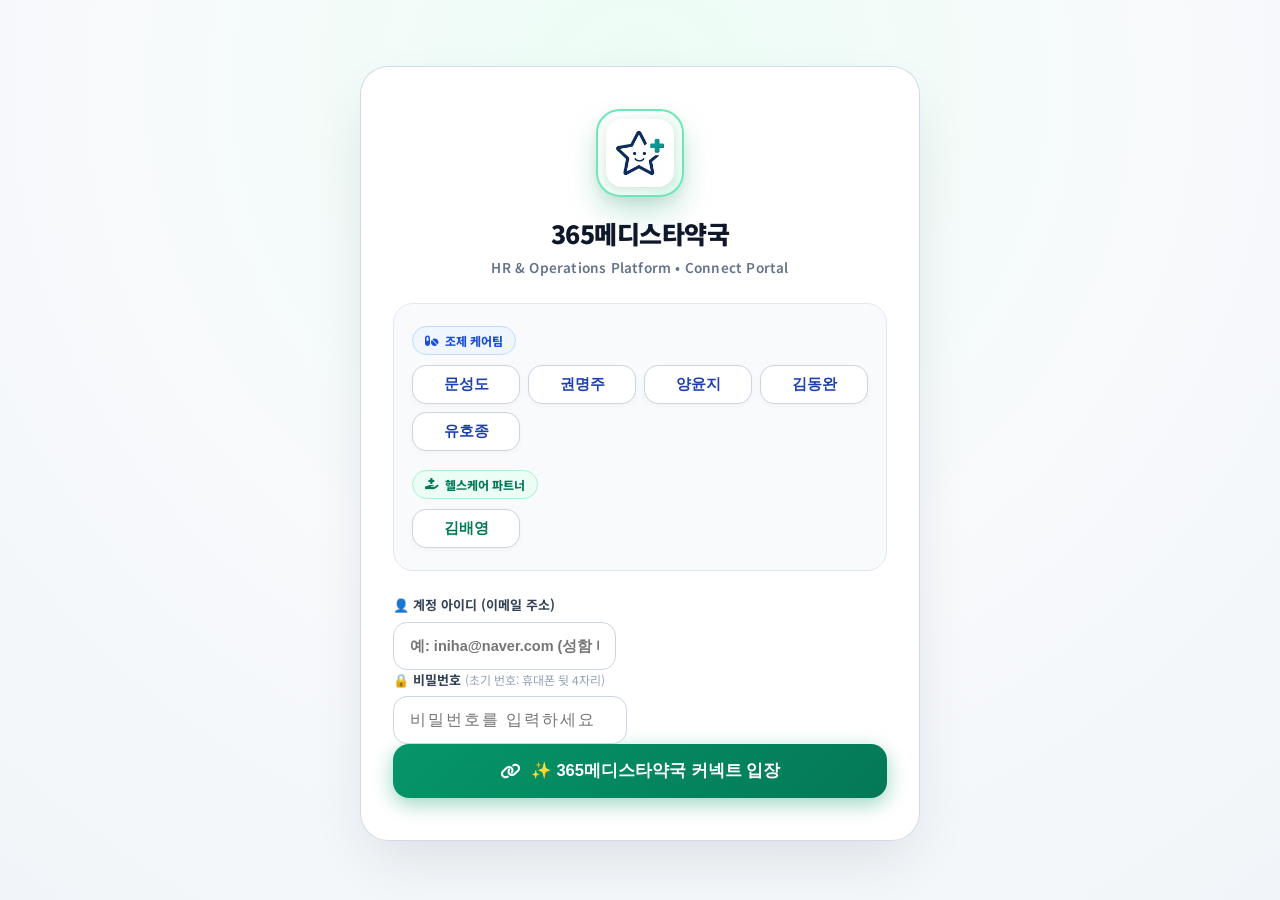
==== commit e821ec5d: "Fix app icon: crop star+cross symbol only into 512x512 square with safe margin" ====
--- a/index.html
+++ b/index.html
@@ -10,14 +10,14 @@
   <meta name="description" content="대한민국 365 연중무휴 365메디스타약국 전문 HR/OPS 플랫폼 - 월간 근로시간 분리집계, 근로기준법 제60조 연차대장, 취업규칙, 일반약/전문약 위치관리 및 직원할인구매대장">
 
   <!-- 파비콘 & 홈화면 아이콘 (iOS/Android PWA 지원 - 365메디스타약국 로고 고정) -->
-  <link rel="manifest" href="manifest.json">
-  <link rel="icon" type="image/jpeg" href="logo.jpg">
-  <link rel="shortcut icon" type="image/jpeg" href="logo.jpg">
-  <link rel="apple-touch-icon" href="logo.jpg">
-  <link rel="apple-touch-icon-precomposed" href="logo.jpg">
-  <link rel="apple-touch-icon" sizes="180x180" href="logo.jpg">
-  <link rel="apple-touch-icon" sizes="152x152" href="logo.jpg">
-  <link rel="apple-touch-icon" sizes="120x120" href="logo.jpg">
+  <link rel="manifest" href="manifest.json?v=20261115_004">
+  <link rel="icon" type="image/jpeg" href="logo.jpg?v=20261115_004">
+  <link rel="shortcut icon" type="image/jpeg" href="logo.jpg?v=20261115_004">
+  <link rel="apple-touch-icon" href="logo.jpg?v=20261115_004">
+  <link rel="apple-touch-icon-precomposed" href="logo.jpg?v=20261115_004">
+  <link rel="apple-touch-icon" sizes="180x180" href="logo.jpg?v=20261115_004">
+  <link rel="apple-touch-icon" sizes="152x152" href="logo.jpg?v=20261115_004">
+  <link rel="apple-touch-icon" sizes="120x120" href="logo.jpg?v=20261115_004">
   <meta name="apple-mobile-web-app-capable" content="yes">
   <meta name="apple-mobile-web-app-status-bar-style" content="default">
   <meta name="apple-mobile-web-app-title" content="365메디스타약국">
@@ -27,11 +27,12 @@
   
   <!-- 카카오톡 / SNS 공유 미리보기 (OpenGraph) -->
   <meta property="og:type" content="website">
+  <meta property="og:url" content="https://garuemma1.github.io/365MEDISTAR_app/">
   <meta property="og:site_name" content="365메디스타약국">
   <meta property="og:locale" content="ko_KR">
   <meta property="og:title" content="🏥 365메디스타약국 HR/OPS 플랫폼">
   <meta property="og:description" content="365메디스타약국 전용 직원 플랫폼 · 일반약/전문약 위치관리 · 월간 근무 스케줄 · 연차대장 · 약국장 결재 · 직원할인구매대장 · 취업규칙 SOP">
-  <meta property="og:image" content="logo.jpg">
+  <meta property="og:image" content="https://garuemma1.github.io/365MEDISTAR_app/logo.jpg?v=20261115_004">
   <meta property="og:image:width" content="512">
   <meta property="og:image:height" content="512">
   <meta property="og:image:alt" content="365메디스타약국 로고">
@@ -39,7 +40,7 @@
   <meta name="twitter:card" content="summary">
   <meta name="twitter:title" content="🏥 365메디스타약국 HR/OPS 플랫폼">
   <meta name="twitter:description" content="365메디스타약국 전용 직원 플랫폼 · 약품위치 · 근무표 · 연차대장 · 결재">
-  <meta name="twitter:image" content="logo.jpg">
+  <meta name="twitter:image" content="https://garuemma1.github.io/365MEDISTAR_app/logo.jpg?v=20261115_004">
 
   <!-- 카카오톡 인앱 브라우저 호환성 및 크롬/사파리 자동 외부 연결 스크립트 -->
   <script>
@@ -92,7 +93,7 @@
     <aside class="drawer-sidebar" id="app-drawer">
       <div class="drawer-brand">
         <div class="brand-icon">
-          <img src="logo.jpg" alt="365메디스타약국 로고" class="brand-logo-img">
+          <img src="logo.jpg?v=20261115_004" alt="365메디스타약국 로고" class="brand-logo-img">
         </div>
         <div class="brand-title">
           <h1>365메디스타약국 <span id="app-version-badge" class="badge badge-success" style="font-size: 11px; padding: 2px 6px; vertical-align: middle;">v7.001</span></h1>
@@ -133,7 +134,7 @@
           <button class="toggle-drawer-btn" onclick="App.toggleDrawer()" title="사이드 드로어 메뉴 열기/닫기">
             <i class="fas fa-bars"></i>
           </button>
-          <img src="logo.jpg" alt="365메디스타약국 로고" class="header-logo-img">
+          <img src="logo.jpg?v=20261115_004" alt="365메디스타약국 로고" class="header-logo-img">
           <div class="header-module-info">
             <strong id="active-module-title">📢 공지사항 & 업무 SOP</strong>
           </div>
@@ -424,7 +425,7 @@
     <div class="modal-card" style="background:#fff; border-radius:18px; max-width:480px; width:92%; padding:28px; box-shadow:0 25px 50px -12px rgba(0,0,0,0.3); position:relative;">
       <button type="button" class="close-btn" onclick="App.closeLoginModal()" style="position:absolute; top:16px; right:20px; font-size:24px; background:none; border:none; color:#64748b; cursor:pointer;">&times;</button>
       <div class="text-center mb-4">
-        <img src="logo.jpg" style="width:64px; height:64px; border-radius:50%; margin-bottom:10px; border:3px solid var(--primary-color);">
+        <img src="logo.jpg?v=20261115_004" style="width:64px; height:64px; border-radius:50%; margin-bottom:10px; border:3px solid var(--primary-color); object-fit:contain; background:#fff; padding:4px;">
         <h3 style="font-size:20px; font-weight:bold; color:var(--text-main); margin-bottom:4px;">365메디스타약국 직원 로그인</h3>
         <p class="text-muted" style="font-size:13px; margin:0;">개인 계정 접속 및 본인 급여/업무 전용 서비스</p>
       </div>
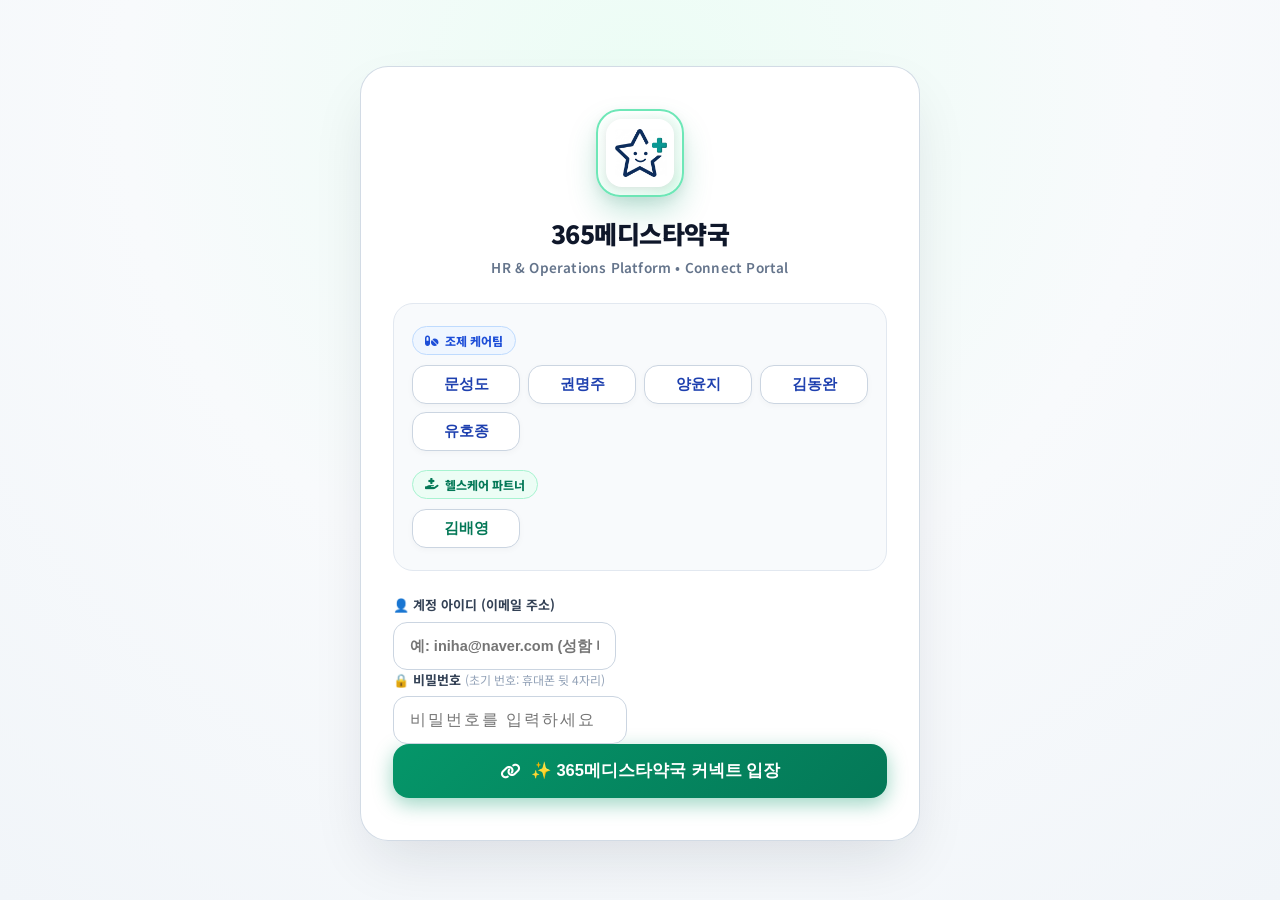
==== commit 3ffeb7fa: "Fix mobile sidebar brand header 2-line alignment and clean centered star logo" ====
--- a/index.html
+++ b/index.html
@@ -10,14 +10,14 @@
   <meta name="description" content="대한민국 365 연중무휴 365메디스타약국 전문 HR/OPS 플랫폼 - 월간 근로시간 분리집계, 근로기준법 제60조 연차대장, 취업규칙, 일반약/전문약 위치관리 및 직원할인구매대장">
 
   <!-- 파비콘 & 홈화면 아이콘 (iOS/Android PWA 지원 - 365메디스타약국 로고 고정) -->
-  <link rel="manifest" href="manifest.json?v=20261115_004">
-  <link rel="icon" type="image/jpeg" href="logo.jpg?v=20261115_004">
-  <link rel="shortcut icon" type="image/jpeg" href="logo.jpg?v=20261115_004">
-  <link rel="apple-touch-icon" href="logo.jpg?v=20261115_004">
-  <link rel="apple-touch-icon-precomposed" href="logo.jpg?v=20261115_004">
-  <link rel="apple-touch-icon" sizes="180x180" href="logo.jpg?v=20261115_004">
-  <link rel="apple-touch-icon" sizes="152x152" href="logo.jpg?v=20261115_004">
-  <link rel="apple-touch-icon" sizes="120x120" href="logo.jpg?v=20261115_004">
+  <link rel="manifest" href="manifest.json?v=20261115_005">
+  <link rel="icon" type="image/jpeg" href="logo.jpg?v=20261115_005">
+  <link rel="shortcut icon" type="image/jpeg" href="logo.jpg?v=20261115_005">
+  <link rel="apple-touch-icon" href="logo.jpg?v=20261115_005">
+  <link rel="apple-touch-icon-precomposed" href="logo.jpg?v=20261115_005">
+  <link rel="apple-touch-icon" sizes="180x180" href="logo.jpg?v=20261115_005">
+  <link rel="apple-touch-icon" sizes="152x152" href="logo.jpg?v=20261115_005">
+  <link rel="apple-touch-icon" sizes="120x120" href="logo.jpg?v=20261115_005">
   <meta name="apple-mobile-web-app-capable" content="yes">
   <meta name="apple-mobile-web-app-status-bar-style" content="default">
   <meta name="apple-mobile-web-app-title" content="365메디스타약국">
@@ -32,7 +32,7 @@
   <meta property="og:locale" content="ko_KR">
   <meta property="og:title" content="🏥 365메디스타약국 HR/OPS 플랫폼">
   <meta property="og:description" content="365메디스타약국 전용 직원 플랫폼 · 일반약/전문약 위치관리 · 월간 근무 스케줄 · 연차대장 · 약국장 결재 · 직원할인구매대장 · 취업규칙 SOP">
-  <meta property="og:image" content="https://garuemma1.github.io/365MEDISTAR_app/logo.jpg?v=20261115_004">
+  <meta property="og:image" content="https://garuemma1.github.io/365MEDISTAR_app/logo.jpg?v=20261115_005">
   <meta property="og:image:width" content="512">
   <meta property="og:image:height" content="512">
   <meta property="og:image:alt" content="365메디스타약국 로고">
@@ -40,7 +40,7 @@
   <meta name="twitter:card" content="summary">
   <meta name="twitter:title" content="🏥 365메디스타약국 HR/OPS 플랫폼">
   <meta name="twitter:description" content="365메디스타약국 전용 직원 플랫폼 · 약품위치 · 근무표 · 연차대장 · 결재">
-  <meta name="twitter:image" content="https://garuemma1.github.io/365MEDISTAR_app/logo.jpg?v=20261115_004">
+  <meta name="twitter:image" content="https://garuemma1.github.io/365MEDISTAR_app/logo.jpg?v=20261115_005">
 
   <!-- 카카오톡 인앱 브라우저 호환성 및 크롬/사파리 자동 외부 연결 스크립트 -->
   <script>
@@ -70,8 +70,8 @@
     })();
   </script>
 
-  <link rel="manifest" href="manifest.json">
-  <link rel="stylesheet" href="styles.css?v=20261115_001">
+  <link rel="manifest" href="manifest.json?v=20261115_005">
+  <link rel="stylesheet" href="styles.css?v=20261115_005">
   <!-- Tailwind CSS, Lucide Icons & Chart.js for Smart Ledger -->
   <script src="https://cdn.tailwindcss.com"></script>
   <script src="https://unpkg.com/lucide@latest"></script>
@@ -93,11 +93,14 @@
     <aside class="drawer-sidebar" id="app-drawer">
       <div class="drawer-brand">
         <div class="brand-icon">
-          <img src="logo.jpg?v=20261115_004" alt="365메디스타약국 로고" class="brand-logo-img">
+          <img src="logo.jpg?v=20261115_005" alt="365메디스타약국 로고" class="brand-logo-img">
         </div>
         <div class="brand-title">
-          <h1>365메디스타약국 <span id="app-version-badge" class="badge badge-success" style="font-size: 11px; padding: 2px 6px; vertical-align: middle;">v7.001</span></h1>
-          <p>HR / OPS Platform</p>
+          <h1>365메디스타약국</h1>
+          <div class="brand-sub-row">
+            <p class="brand-subtitle">HR / OPS PLATFORM</p>
+            <span id="app-version-badge" class="badge badge-success brand-ver-pill">v7.001</span>
+          </div>
         </div>
         <button class="drawer-close-mobile-btn" onclick="App.closeDrawer()">&times;</button>
       </div>
@@ -134,7 +137,7 @@
           <button class="toggle-drawer-btn" onclick="App.toggleDrawer()" title="사이드 드로어 메뉴 열기/닫기">
             <i class="fas fa-bars"></i>
           </button>
-          <img src="logo.jpg?v=20261115_004" alt="365메디스타약국 로고" class="header-logo-img">
+          <img src="logo.jpg?v=20261115_005" alt="365메디스타약국 로고" class="header-logo-img">
           <div class="header-module-info">
             <strong id="active-module-title">📢 공지사항 & 업무 SOP</strong>
           </div>
--- a/styles.css
+++ b/styles.css
@@ -98,26 +98,31 @@
 .drawer-sidebar.open { transform: translateX(0); }
 
 .drawer-brand {
-  padding: 24px 20px;
-  display: flex;
-  align-items: center;
-  gap: 14px;
+  padding: 20px 18px;
+  display: flex;
+  align-items: center;
+  gap: 13px;
   border-bottom: 1px solid rgba(255, 255, 255, 0.1);
+  background: linear-gradient(180deg, rgba(255, 255, 255, 0.03) 0%, rgba(255, 255, 255, 0) 100%);
   position: relative;
 }
 
 .drawer-close-mobile-btn { display: none; }
 
 .brand-icon {
-  width: 44px;
-  height: 44px;
+  width: 46px;
+  height: 46px;
+  min-width: 46px;
+  min-height: 46px;
+  flex-shrink: 0;
   background: #ffffff;
-  border-radius: 12px;
+  border-radius: 13px;
   display: flex;
   align-items: center;
   justify-content: center;
-  padding: 3px;
-  box-shadow: var(--shadow-glow);
+  padding: 4px;
+  border: 1.5px solid rgba(255, 255, 255, 0.9);
+  box-shadow: 0 4px 14px rgba(16, 185, 129, 0.25);
   overflow: hidden;
 }
 
@@ -126,6 +131,7 @@
   height: 100%;
   object-fit: contain;
   border-radius: 8px;
+  display: block;
 }
 
 .header-logo-img {
@@ -141,8 +147,56 @@
   display: block;
 }
 
-.brand-title h1 { font-size: 18px; font-weight: 700; letter-spacing: -0.5px; color: #fff; }
-.brand-title p { font-size: 11px; color: #94a3b8; letter-spacing: 0.5px; }
+.brand-title {
+  display: flex;
+  flex-direction: column;
+  justify-content: center;
+  gap: 5px;
+  flex: 1;
+  min-width: 0;
+}
+
+.brand-title h1 {
+  font-size: 17.5px;
+  font-weight: 800;
+  letter-spacing: -0.5px;
+  color: #ffffff;
+  line-height: 1.15;
+  margin: 0;
+  white-space: nowrap;
+}
+
+.brand-sub-row {
+  display: flex;
+  align-items: center;
+  gap: 7px;
+  white-space: nowrap;
+}
+
+.brand-title p,
+.brand-subtitle {
+  font-size: 10.5px;
+  font-weight: 700;
+  color: #94a3b8;
+  letter-spacing: 0.4px;
+  line-height: 1;
+  margin: 0;
+}
+
+.brand-ver-pill {
+  font-size: 10px !important;
+  font-weight: 800 !important;
+  padding: 2.5px 7px !important;
+  border-radius: 999px !important;
+  line-height: 1 !important;
+  background: rgba(16, 185, 129, 0.18) !important;
+  color: #34d399 !important;
+  border: 1px solid rgba(52, 211, 153, 0.38) !important;
+  letter-spacing: 0.2px !important;
+  display: inline-flex !important;
+  align-items: center !important;
+  justify-content: center !important;
+}
 
 .drawer-menu {
   padding: 16px 12px;
@@ -1275,8 +1329,15 @@
 .form-row .form-group { flex: 1; min-width: 140px; }
 
 @media (max-width: 900px) {
-  .drawer-sidebar { transform: translateX(-100%); width: 260px; }
+  .drawer-sidebar { transform: translateX(-100%); width: 272px; }
   .drawer-sidebar.open { transform: translateX(0); }
+  .drawer-brand { padding: 18px 16px !important; gap: 12px !important; }
+  .brand-icon { width: 44px !important; height: 44px !important; min-width: 44px !important; min-height: 44px !important; border-radius: 12px !important; }
+  .brand-title { gap: 4px !important; }
+  .brand-title h1 { font-size: 17px !important; line-height: 1.15 !important; white-space: nowrap !important; }
+  .brand-sub-row { gap: 6px !important; }
+  .brand-subtitle { font-size: 10px !important; letter-spacing: 0.3px !important; }
+  .brand-ver-pill { font-size: 9.5px !important; padding: 2px 6.5px !important; }
   .main-wrapper { margin-left: 0 !important; }
   
   /* 상단 헤더 모바일 정돈 - 로고 및 클라우드 연동 뱃지 겹침 원천 차단 */
